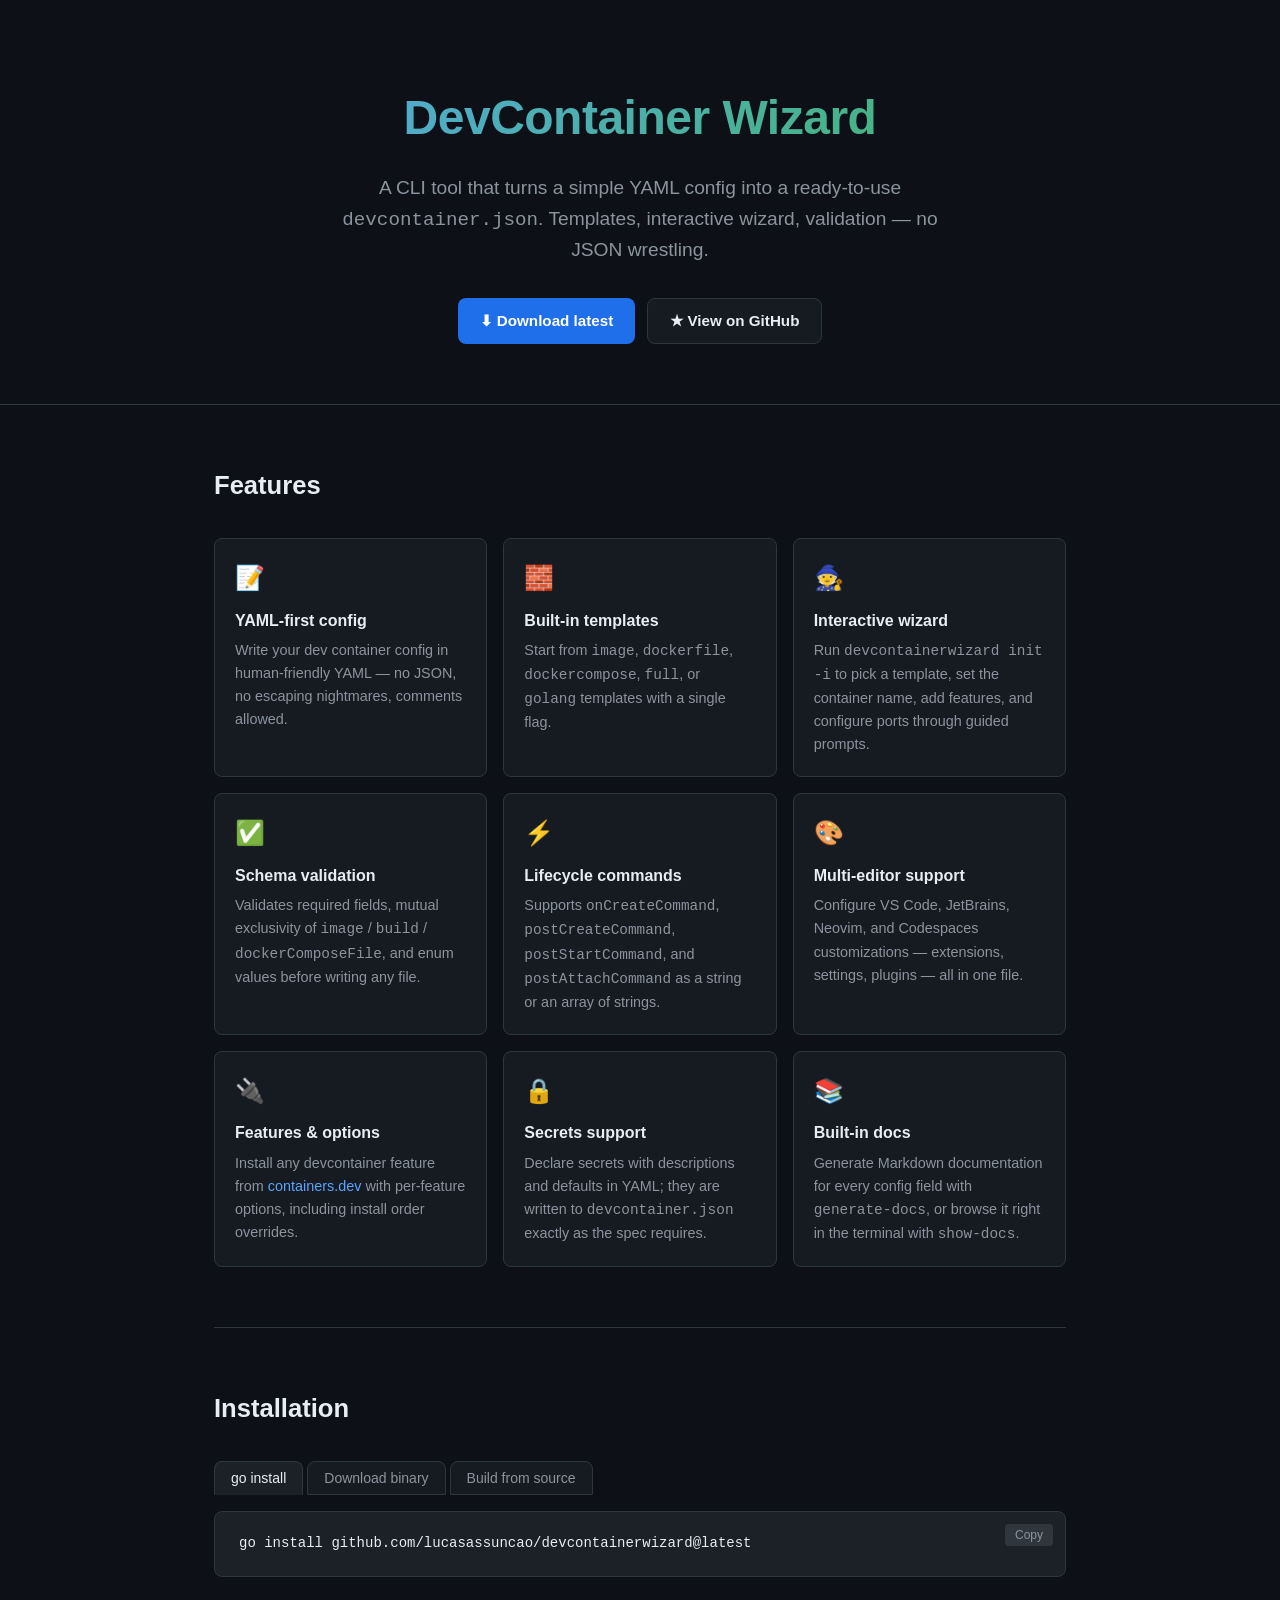
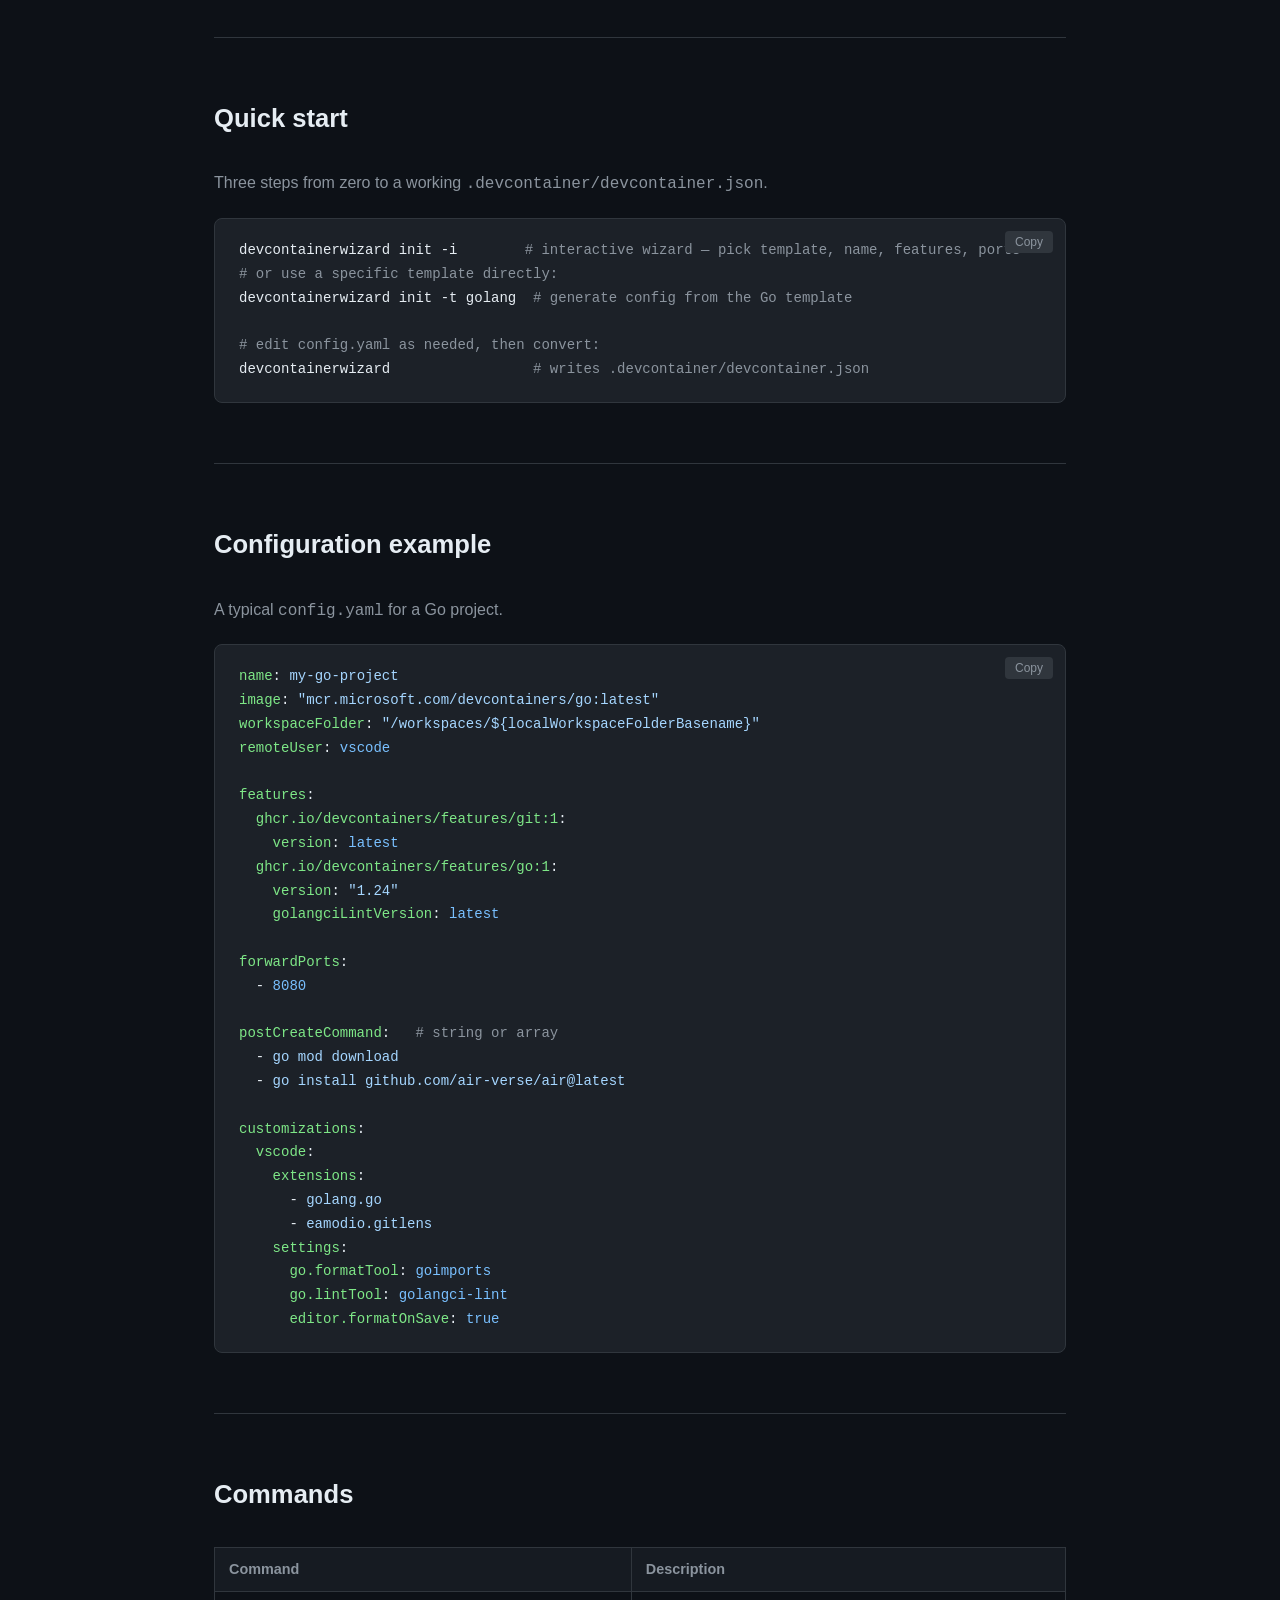
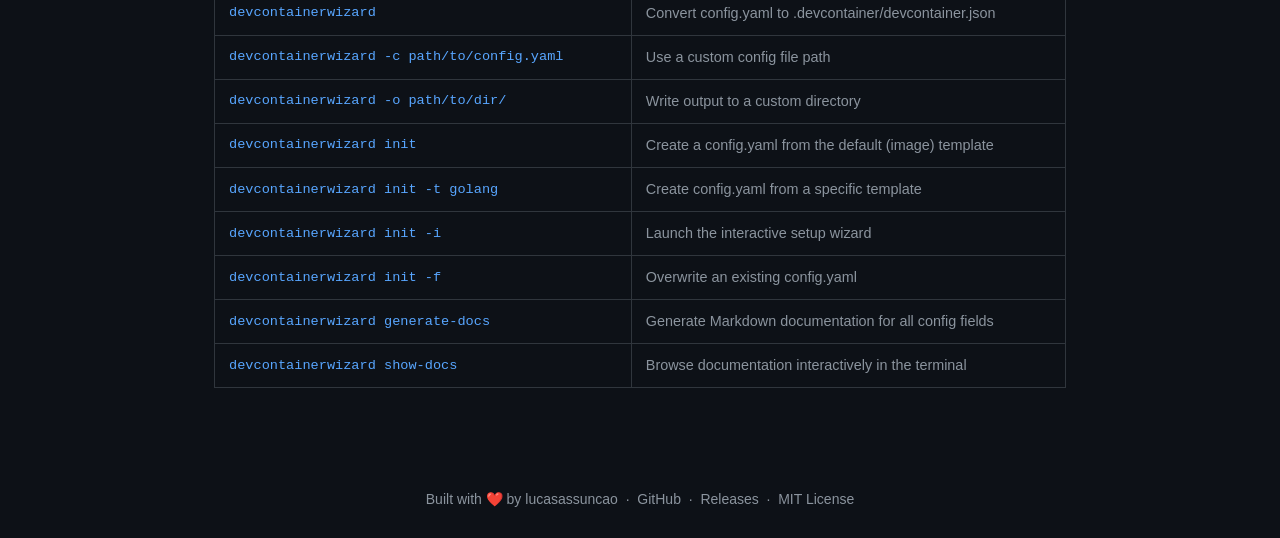
==== docs/pages/index.html @ f6b9752f "chore: align toolchain, add self-update, and fix security findings   Makefile: switch from .binaries" ====
<!DOCTYPE html>
<html lang="en">
<head>
  <meta charset="UTF-8" />
  <meta name="viewport" content="width=device-width, initial-scale=1.0" />
  <meta name="description" content="DevContainer Wizard — a CLI tool that generates devcontainer.json from a simple YAML config file." />
  <title>DevContainer Wizard</title>
  <link rel="stylesheet" href="style.css" />
</head>
<body>

<!-- ── Hero ── -->
<header class="hero">
  <h1 class="hero-title">DevContainer Wizard</h1>
  <p>A CLI tool that turns a simple YAML config into a ready-to-use <code>devcontainer.json</code>. Templates, interactive wizard, validation — no JSON wrestling.</p>

  <div class="cta">
    <a class="btn btn-primary" href="https://github.com/lucasassuncao/devcontainerwizard/releases">
      ⬇ Download latest
    </a>
    <a class="btn btn-secondary" href="https://github.com/lucasassuncao/devcontainerwizard">
      ★ View on GitHub
    </a>
  </div>
</header>

<main class="container">

  <!-- ── Features ── -->
  <section id="features">
    <h2>Features</h2>
    <div class="features">
      <div class="feature-card">
        <div class="icon">📝</div>
        <h3>YAML-first config</h3>
        <p>Write your dev container config in human-friendly YAML — no JSON, no escaping nightmares, comments allowed.</p>
      </div>
      <div class="feature-card">
        <div class="icon">🧱</div>
        <h3>Built-in templates</h3>
        <p>Start from <code>image</code>, <code>dockerfile</code>, <code>dockercompose</code>, <code>full</code>, or <code>golang</code> templates with a single flag.</p>
      </div>
      <div class="feature-card">
        <div class="icon">🧙</div>
        <h3>Interactive wizard</h3>
        <p>Run <code>devcontainerwizard init -i</code> to pick a template, set the container name, add features, and configure ports through guided prompts.</p>
      </div>
      <div class="feature-card">
        <div class="icon">✅</div>
        <h3>Schema validation</h3>
        <p>Validates required fields, mutual exclusivity of <code>image</code> / <code>build</code> / <code>dockerComposeFile</code>, and enum values before writing any file.</p>
      </div>
      <div class="feature-card">
        <div class="icon">⚡</div>
        <h3>Lifecycle commands</h3>
        <p>Supports <code>onCreateCommand</code>, <code>postCreateCommand</code>, <code>postStartCommand</code>, and <code>postAttachCommand</code> as a string or an array of strings.</p>
      </div>
      <div class="feature-card">
        <div class="icon">🎨</div>
        <h3>Multi-editor support</h3>
        <p>Configure VS Code, JetBrains, Neovim, and Codespaces customizations — extensions, settings, plugins — all in one file.</p>
      </div>
      <div class="feature-card">
        <div class="icon">🔌</div>
        <h3>Features & options</h3>
        <p>Install any devcontainer feature from <a href="https://containers.dev/features" target="_blank">containers.dev</a> with per-feature options, including install order overrides.</p>
      </div>
      <div class="feature-card">
        <div class="icon">🔒</div>
        <h3>Secrets support</h3>
        <p>Declare secrets with descriptions and defaults in YAML; they are written to <code>devcontainer.json</code> exactly as the spec requires.</p>
      </div>
      <div class="feature-card">
        <div class="icon">📚</div>
        <h3>Built-in docs</h3>
        <p>Generate Markdown documentation for every config field with <code>generate-docs</code>, or browse it right in the terminal with <code>show-docs</code>.</p>
      </div>
    </div>
  </section>

  <!-- ── Installation ── -->
  <section id="install">
    <h2>Installation</h2>

    <div class="tabs">
      <button class="tab active" onclick="switchTab(event, 'tab-go')">go install</button>
      <button class="tab" onclick="switchTab(event, 'tab-download')">Download binary</button>
      <button class="tab" onclick="switchTab(event, 'tab-build')">Build from source</button>
    </div>

    <div id="tab-go" class="tab-content active">
      <div class="code-block">
        <button class="copy-btn" onclick="copyCode(this)">Copy</button>
        <pre>go install github.com/lucasassuncao/devcontainerwizard@latest</pre>
      </div>
    </div>

    <div id="tab-download" class="tab-content">
      <div class="code-block">
        <button class="copy-btn" onclick="copyCode(this)">Copy</button>
        <pre><span class="cmt"># 1. Download the binary for your platform from the releases page</span>
<span class="cmt">#    https://github.com/lucasassuncao/devcontainerwizard/releases</span>

<span class="cmt"># 2. Add to your PATH, then run:</span>
devcontainerwizard init -i</pre>
      </div>
    </div>

    <div id="tab-build" class="tab-content">
      <div class="code-block">
        <button class="copy-btn" onclick="copyCode(this)">Copy</button>
        <pre>git clone https://github.com/lucasassuncao/devcontainerwizard.git
cd devcontainerwizard
go build -o devcontainerwizard .
./devcontainerwizard init -i</pre>
      </div>
    </div>
  </section>

  <!-- ── Quick start ── -->
  <section id="quickstart">
    <h2>Quick start</h2>
    <p style="color: var(--text-muted); margin-bottom: 20px;">Three steps from zero to a working <code>.devcontainer/devcontainer.json</code>.</p>

    <div class="code-block">
      <button class="copy-btn" onclick="copyCode(this)">Copy</button>
      <pre>devcontainerwizard init -i        <span class="cmt"># interactive wizard — pick template, name, features, ports</span>
<span class="cmt"># or use a specific template directly:</span>
devcontainerwizard init -t golang  <span class="cmt"># generate config from the Go template</span>

<span class="cmt"># edit config.yaml as needed, then convert:</span>
devcontainerwizard                 <span class="cmt"># writes .devcontainer/devcontainer.json</span></pre>
    </div>
  </section>

  <!-- ── Config example ── -->
  <section id="config">
    <h2>Configuration example</h2>
    <p style="color: var(--text-muted); margin-bottom: 20px;">A typical <code>config.yaml</code> for a Go project.</p>

    <div class="code-block">
      <button class="copy-btn" onclick="copyCode(this)">Copy</button>
      <pre><span class="key">name</span>: <span class="str">my-go-project</span>
<span class="key">image</span>: <span class="str">"mcr.microsoft.com/devcontainers/go:latest"</span>
<span class="key">workspaceFolder</span>: <span class="str">"/workspaces/${localWorkspaceFolderBasename}"</span>
<span class="key">remoteUser</span>: <span class="val">vscode</span>

<span class="key">features</span>:
  <span class="key">ghcr.io/devcontainers/features/git:1</span>:
    <span class="key">version</span>: <span class="val">latest</span>
  <span class="key">ghcr.io/devcontainers/features/go:1</span>:
    <span class="key">version</span>: <span class="str">"1.24"</span>
    <span class="key">golangciLintVersion</span>: <span class="val">latest</span>

<span class="key">forwardPorts</span>:
  - <span class="val">8080</span>

<span class="key">postCreateCommand</span>:   <span class="cmt"># string or array</span>
  - <span class="str">go mod download</span>
  - <span class="str">go install github.com/air-verse/air@latest</span>

<span class="key">customizations</span>:
  <span class="key">vscode</span>:
    <span class="key">extensions</span>:
      - <span class="str">golang.go</span>
      - <span class="str">eamodio.gitlens</span>
    <span class="key">settings</span>:
      <span class="key">go.formatTool</span>: <span class="val">goimports</span>
      <span class="key">go.lintTool</span>: <span class="val">golangci-lint</span>
      <span class="key">editor.formatOnSave</span>: <span class="val">true</span></pre>
    </div>
  </section>

  <!-- ── Commands ── -->
  <section id="commands">
    <h2>Commands</h2>
    <table class="cmd-table">
      <thead>
        <tr>
          <th>Command</th>
          <th>Description</th>
        </tr>
      </thead>
      <tbody>
        <tr><td>devcontainerwizard</td><td>Convert config.yaml to .devcontainer/devcontainer.json</td></tr>
        <tr><td>devcontainerwizard -c path/to/config.yaml</td><td>Use a custom config file path</td></tr>
        <tr><td>devcontainerwizard -o path/to/dir/</td><td>Write output to a custom directory</td></tr>
        <tr><td>devcontainerwizard init</td><td>Create a config.yaml from the default (image) template</td></tr>
        <tr><td>devcontainerwizard init -t golang</td><td>Create config.yaml from a specific template</td></tr>
        <tr><td>devcontainerwizard init -i</td><td>Launch the interactive setup wizard</td></tr>
        <tr><td>devcontainerwizard init -f</td><td>Overwrite an existing config.yaml</td></tr>
        <tr><td>devcontainerwizard generate-docs</td><td>Generate Markdown documentation for all config fields</td></tr>
        <tr><td>devcontainerwizard show-docs</td><td>Browse documentation interactively in the terminal</td></tr>
      </tbody>
    </table>
  </section>

</main>

<!-- ── Footer ── -->
<footer>
  <p>
    Built with ❤️ by <a href="https://github.com/lucasassuncao" target="_blank">lucasassuncao</a>
    &nbsp;·&nbsp;
    <a href="https://github.com/lucasassuncao/devcontainerwizard" target="_blank">GitHub</a>
    &nbsp;·&nbsp;
    <a href="https://github.com/lucasassuncao/devcontainerwizard/releases" target="_blank">Releases</a>
    &nbsp;·&nbsp;
    <a href="https://github.com/lucasassuncao/devcontainerwizard/blob/main/LICENSE" target="_blank">MIT License</a>
  </p>
</footer>

<script>
  function switchTab(event, id) {
    document.querySelectorAll('.tab').forEach(t => t.classList.remove('active'));
    document.querySelectorAll('.tab-content').forEach(t => t.classList.remove('active'));
    event.target.classList.add('active');
    document.getElementById(id).classList.add('active');
  }

  function copyCode(btn) {
    const pre = btn.closest('.code-block').querySelector('pre');
    navigator.clipboard.writeText(pre.innerText).then(() => {
      btn.textContent = 'Copied!';
      setTimeout(() => btn.textContent = 'Copy', 2000);
    });
  }
</script>

</body>
</html>
---- docs/pages/style.css ----
:root {
  --bg: #0d1117;
  --surface: #161b22;
  --border: #30363d;
  --accent: #58a6ff;
  --accent-dim: #1f6feb;
  --text: #e6edf3;
  --text-muted: #8b949e;
  --green: #3fb950;
  --yellow: #d29922;
  --red: #f85149;
  --code-bg: #1c2128;
  --radius: 8px;
}

* {
  box-sizing: border-box;
  margin: 0;
  padding: 0;
}

body {
  background: var(--bg);
  color: var(--text);
  font-family: -apple-system, BlinkMacSystemFont, "Segoe UI", Helvetica, Arial, sans-serif;
  font-size: 16px;
  line-height: 1.6;
}

a {
  color: var(--accent);
  text-decoration: none;
}

a:hover {
  text-decoration: underline;
}

/* ── Layout ── */
.container {
  max-width: 900px;
  margin: 0 auto;
  padding: 0 24px;
}

/* ── Hero ── */
.hero {
  text-align: center;
  padding: 80px 24px 60px;
  border-bottom: 1px solid var(--border);
}

.hero-title {
  font-size: 3rem;
  font-weight: 700;
  letter-spacing: -0.5px;
  margin-bottom: 16px;
  background: linear-gradient(135deg, var(--accent) 0%, var(--green) 100%);
  -webkit-background-clip: text;
  -webkit-text-fill-color: transparent;
  background-clip: text;
}

.hero p {
  font-size: 1.2rem;
  color: var(--text-muted);
  max-width: 600px;
  margin: 0 auto 32px;
}

.cta {
  display: flex;
  gap: 12px;
  justify-content: center;
  flex-wrap: wrap;
}

.btn {
  display: inline-flex;
  align-items: center;
  gap: 8px;
  padding: 10px 22px;
  border-radius: var(--radius);
  font-size: 0.95rem;
  font-weight: 600;
  transition: opacity 0.15s;
}

.btn:hover {
  opacity: 0.85;
  text-decoration: none;
}

.btn-primary {
  background: var(--accent-dim);
  color: #fff;
}

.btn-secondary {
  background: var(--surface);
  color: var(--text);
  border: 1px solid var(--border);
}

/* ── Sections ── */
section {
  padding: 60px 0;
  border-bottom: 1px solid var(--border);
}

section:last-of-type {
  border-bottom: none;
}

h2 {
  font-size: 1.6rem;
  font-weight: 700;
  margin-bottom: 32px;
}

/* ── Features grid ── */
.features {
  display: grid;
  grid-template-columns: repeat(auto-fit, minmax(260px, 1fr));
  gap: 16px;
}

.feature-card {
  background: var(--surface);
  border: 1px solid var(--border);
  border-radius: var(--radius);
  padding: 20px;
}

.feature-card .icon {
  font-size: 1.5rem;
  margin-bottom: 10px;
}

.feature-card h3 {
  font-size: 1rem;
  font-weight: 600;
  margin-bottom: 6px;
}

.feature-card p {
  font-size: 0.9rem;
  color: var(--text-muted);
}

/* ── Code blocks ── */
.code-block {
  background: var(--code-bg);
  border: 1px solid var(--border);
  border-radius: var(--radius);
  padding: 20px 24px;
  overflow-x: auto;
  position: relative;
}

.code-block pre {
  font-family: "SFMono-Regular", Consolas, "Liberation Mono", Menlo, monospace;
  font-size: 0.875rem;
  line-height: 1.7;
  color: var(--text);
}

.copy-btn {
  position: absolute;
  top: 12px;
  right: 12px;
  background: var(--border);
  border: none;
  border-radius: 4px;
  color: var(--text-muted);
  cursor: pointer;
  font-size: 0.75rem;
  padding: 4px 10px;
  transition: background 0.15s, color 0.15s;
}

.copy-btn:hover {
  background: var(--accent-dim);
  color: #fff;
}

/* syntax highlight helpers */
.kw  { color: #ff7b72; }
.str { color: #a5d6ff; }
.cmt { color: #8b949e; }
.key { color: #7ee787; }
.val { color: #79c0ff; }

/* ── Install tabs ── */
.tabs {
  display: flex;
  gap: 4px;
  margin-bottom: 16px;
}

.tab {
  background: var(--surface);
  border: 1px solid var(--border);
  border-radius: var(--radius) var(--radius) 0 0;
  color: var(--text-muted);
  cursor: pointer;
  font-size: 0.875rem;
  padding: 8px 16px;
  transition: background 0.15s, color 0.15s;
}

.tab.active {
  background: var(--code-bg);
  border-bottom-color: var(--code-bg);
  color: var(--text);
}

.tab-content {
  display: none;
}

.tab-content.active {
  display: block;
}

/* ── Commands table ── */
.cmd-table {
  width: 100%;
  border-collapse: collapse;
  font-size: 0.9rem;
}

.cmd-table th,
.cmd-table td {
  border: 1px solid var(--border);
  padding: 10px 14px;
  text-align: left;
}

.cmd-table th {
  background: var(--surface);
  color: var(--text-muted);
  font-weight: 600;
}

.cmd-table td:first-child {
  font-family: "SFMono-Regular", Consolas, monospace;
  font-size: 0.85rem;
  color: var(--accent);
  white-space: nowrap;
}

.cmd-table td:last-child {
  color: var(--text-muted);
}

/* ── Footer ── */
footer {
  text-align: center;
  padding: 40px 24px;
  color: var(--text-muted);
  font-size: 0.875rem;
}

footer a {
  color: var(--text-muted);
}

footer a:hover {
  color: var(--accent);
}

/* ── Responsive ── */
@media (max-width: 600px) {
  .hero-title { font-size: 2rem; }
  .hero p     { font-size: 1rem; }
}
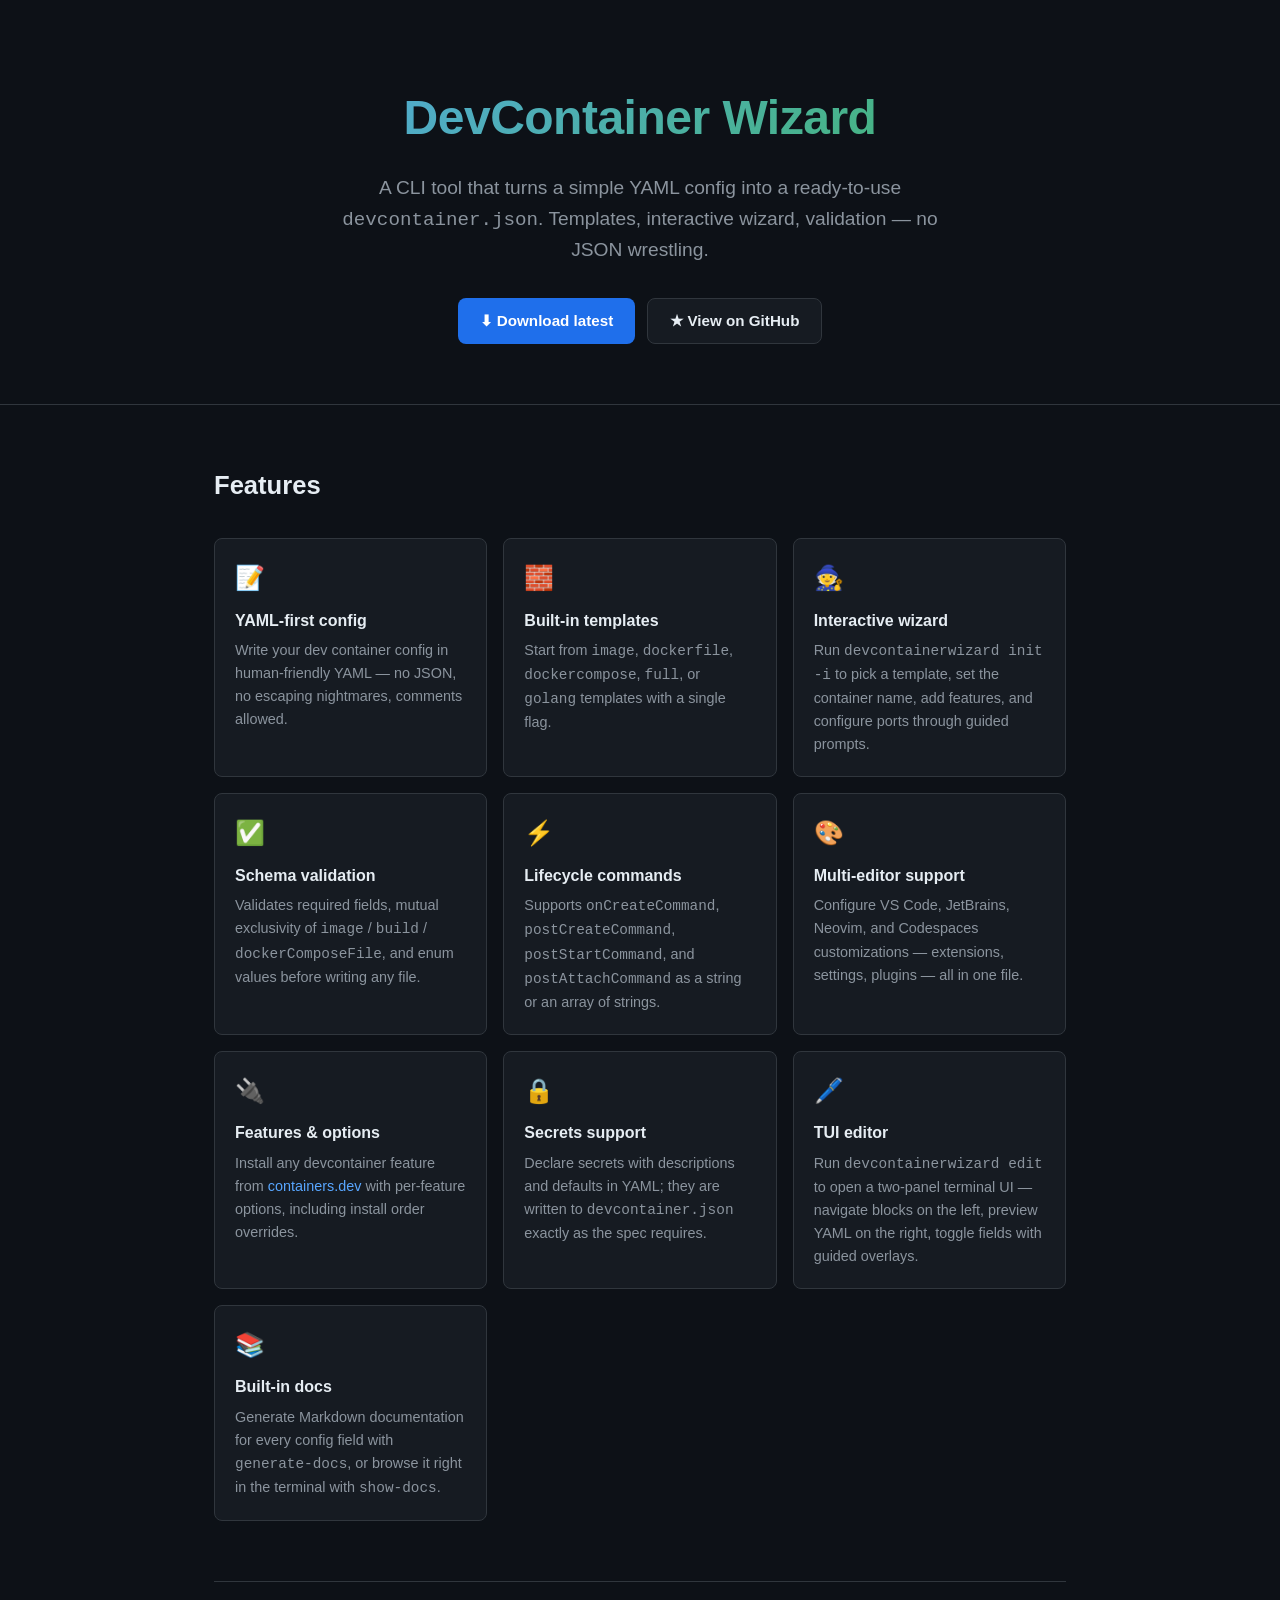
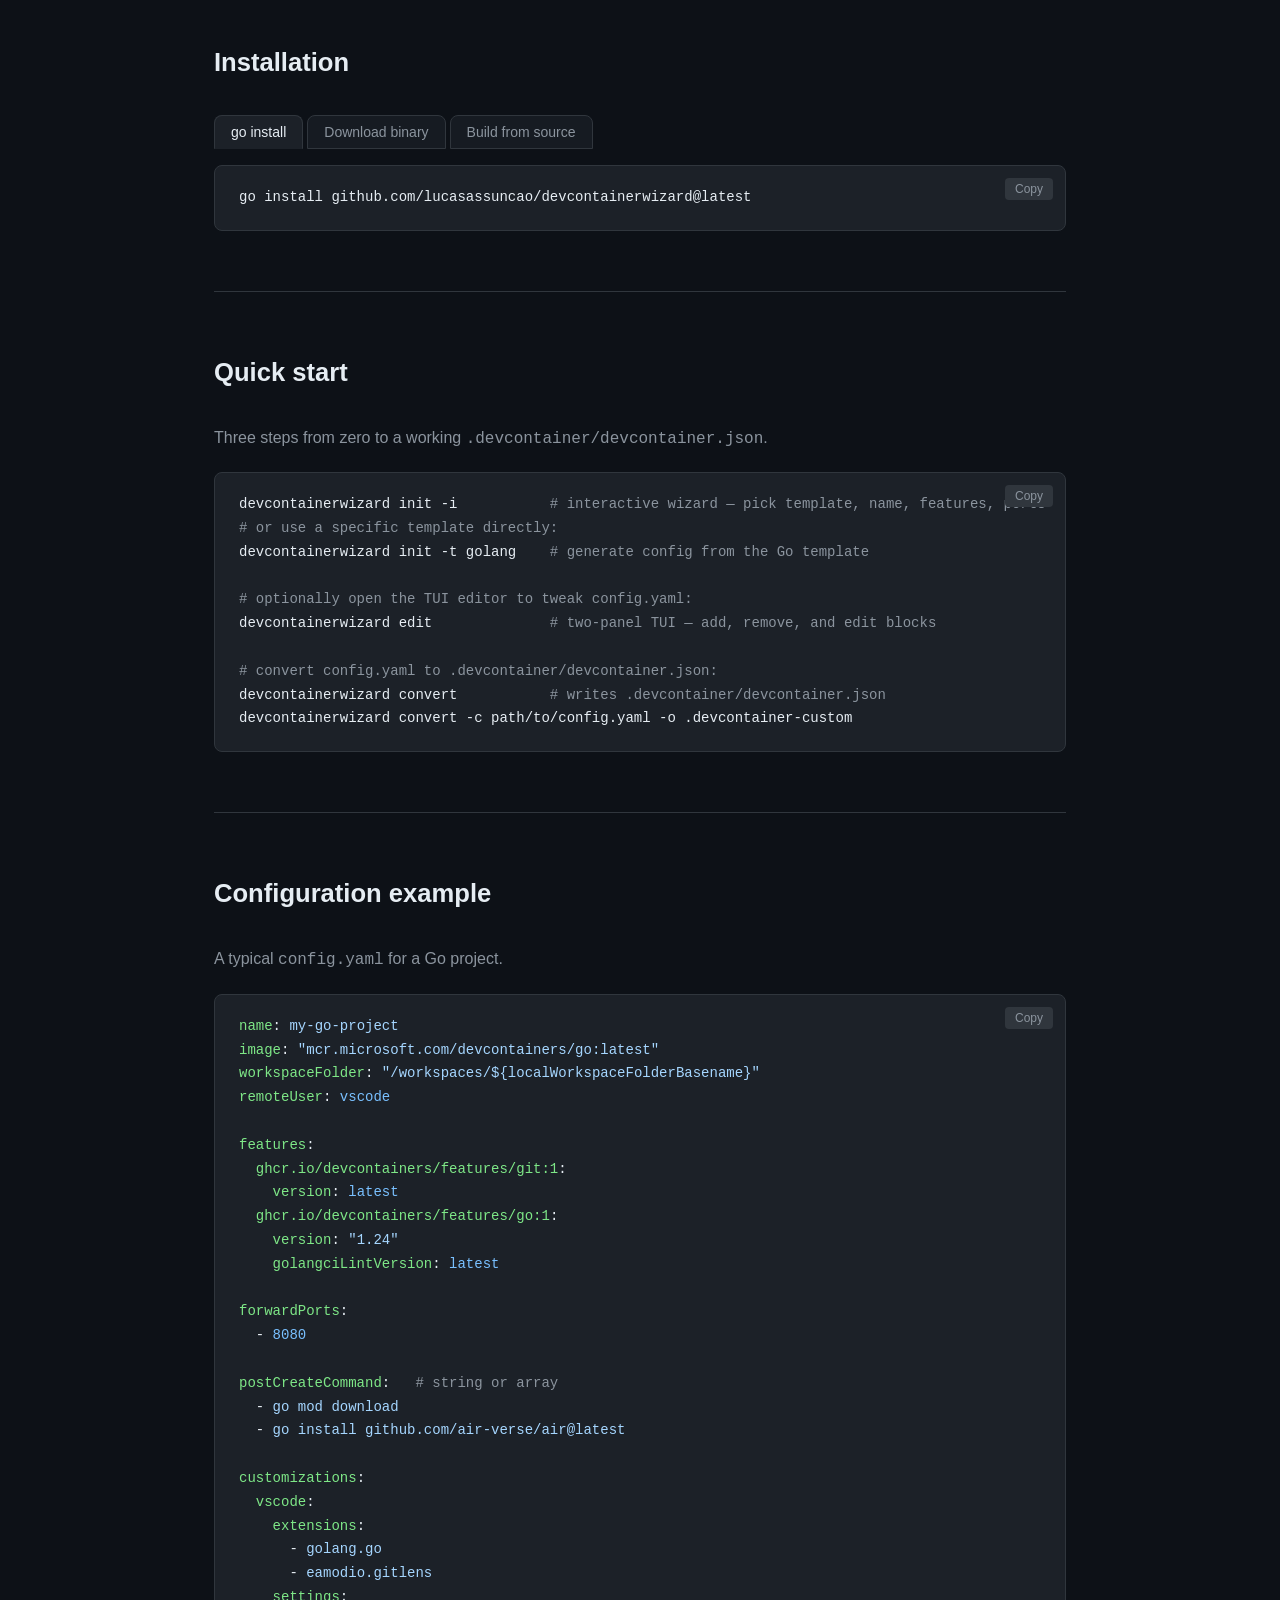
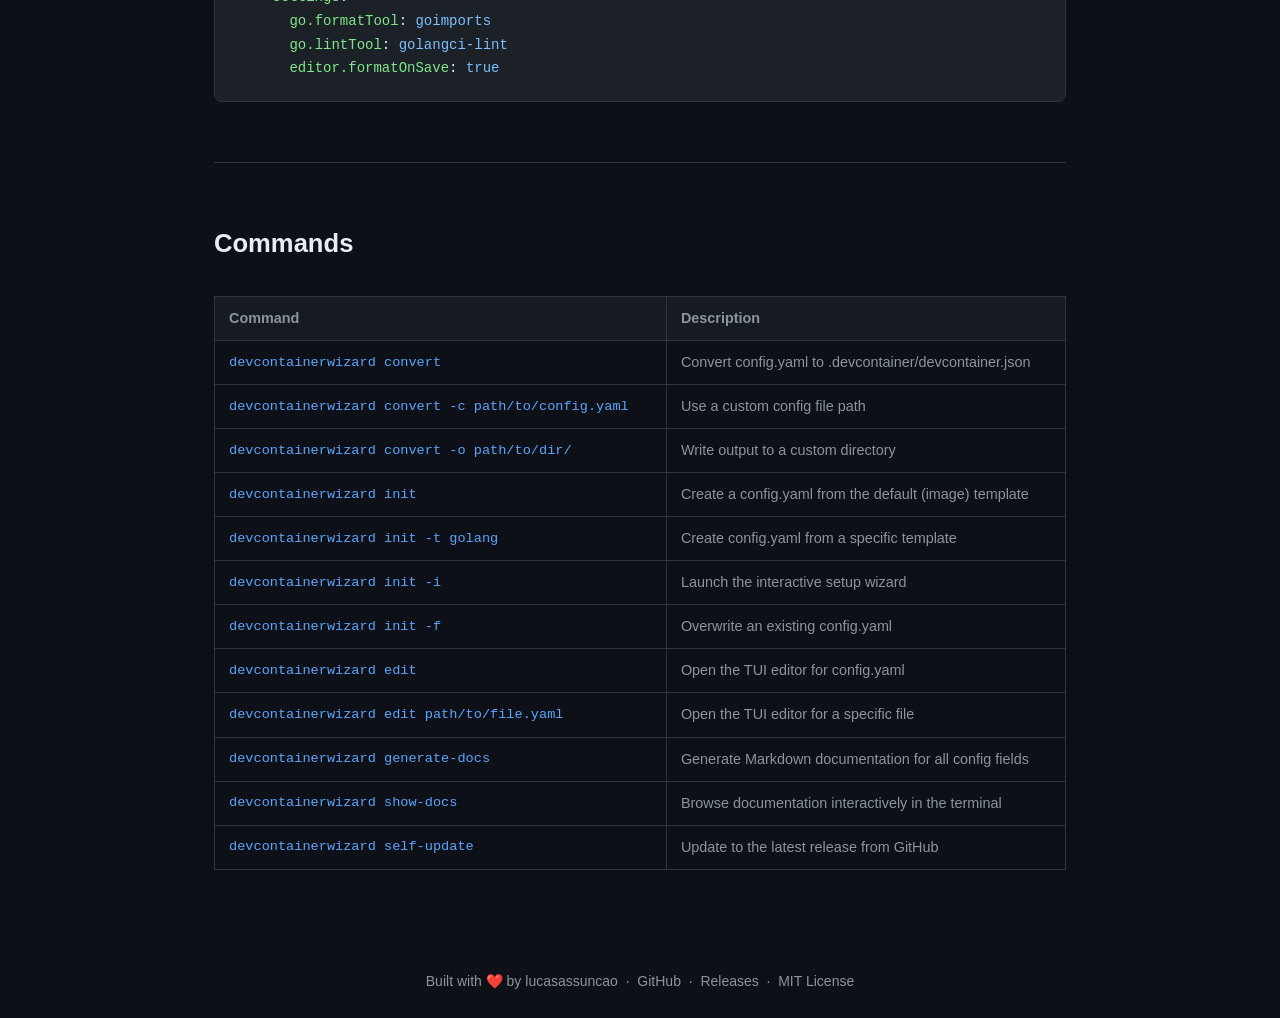
==== commit 2d75520b: "chore: update documentation and github pages" ====
--- a/docs/pages/index.html
+++ b/docs/pages/index.html
@@ -71,6 +71,11 @@
         <p>Declare secrets with descriptions and defaults in YAML; they are written to <code>devcontainer.json</code> exactly as the spec requires.</p>
       </div>
       <div class="feature-card">
+        <div class="icon">🖊️</div>
+        <h3>TUI editor</h3>
+        <p>Run <code>devcontainerwizard edit</code> to open a two-panel terminal UI — navigate blocks on the left, preview YAML on the right, toggle fields with guided overlays.</p>
+      </div>
+      <div class="feature-card">
         <div class="icon">📚</div>
         <h3>Built-in docs</h3>
         <p>Generate Markdown documentation for every config field with <code>generate-docs</code>, or browse it right in the terminal with <code>show-docs</code>.</p>
@@ -124,12 +129,16 @@
 
     <div class="code-block">
       <button class="copy-btn" onclick="copyCode(this)">Copy</button>
-      <pre>devcontainerwizard init -i        <span class="cmt"># interactive wizard — pick template, name, features, ports</span>
+      <pre>devcontainerwizard init -i           <span class="cmt"># interactive wizard — pick template, name, features, ports</span>
 <span class="cmt"># or use a specific template directly:</span>
-devcontainerwizard init -t golang  <span class="cmt"># generate config from the Go template</span>
-
-<span class="cmt"># edit config.yaml as needed, then convert:</span>
-devcontainerwizard                 <span class="cmt"># writes .devcontainer/devcontainer.json</span></pre>
+devcontainerwizard init -t golang    <span class="cmt"># generate config from the Go template</span>
+
+<span class="cmt"># optionally open the TUI editor to tweak config.yaml:</span>
+devcontainerwizard edit              <span class="cmt"># two-panel TUI — add, remove, and edit blocks</span>
+
+<span class="cmt"># convert config.yaml to .devcontainer/devcontainer.json:</span>
+devcontainerwizard convert           <span class="cmt"># writes .devcontainer/devcontainer.json</span>
+devcontainerwizard convert -c path/to/config.yaml -o .devcontainer-custom</pre>
     </div>
   </section>
 
@@ -182,15 +191,18 @@
         </tr>
       </thead>
       <tbody>
-        <tr><td>devcontainerwizard</td><td>Convert config.yaml to .devcontainer/devcontainer.json</td></tr>
-        <tr><td>devcontainerwizard -c path/to/config.yaml</td><td>Use a custom config file path</td></tr>
-        <tr><td>devcontainerwizard -o path/to/dir/</td><td>Write output to a custom directory</td></tr>
+        <tr><td>devcontainerwizard convert</td><td>Convert config.yaml to .devcontainer/devcontainer.json</td></tr>
+        <tr><td>devcontainerwizard convert -c path/to/config.yaml</td><td>Use a custom config file path</td></tr>
+        <tr><td>devcontainerwizard convert -o path/to/dir/</td><td>Write output to a custom directory</td></tr>
         <tr><td>devcontainerwizard init</td><td>Create a config.yaml from the default (image) template</td></tr>
         <tr><td>devcontainerwizard init -t golang</td><td>Create config.yaml from a specific template</td></tr>
         <tr><td>devcontainerwizard init -i</td><td>Launch the interactive setup wizard</td></tr>
         <tr><td>devcontainerwizard init -f</td><td>Overwrite an existing config.yaml</td></tr>
+        <tr><td>devcontainerwizard edit</td><td>Open the TUI editor for config.yaml</td></tr>
+        <tr><td>devcontainerwizard edit path/to/file.yaml</td><td>Open the TUI editor for a specific file</td></tr>
         <tr><td>devcontainerwizard generate-docs</td><td>Generate Markdown documentation for all config fields</td></tr>
         <tr><td>devcontainerwizard show-docs</td><td>Browse documentation interactively in the terminal</td></tr>
+        <tr><td>devcontainerwizard self-update</td><td>Update to the latest release from GitHub</td></tr>
       </tbody>
     </table>
   </section>
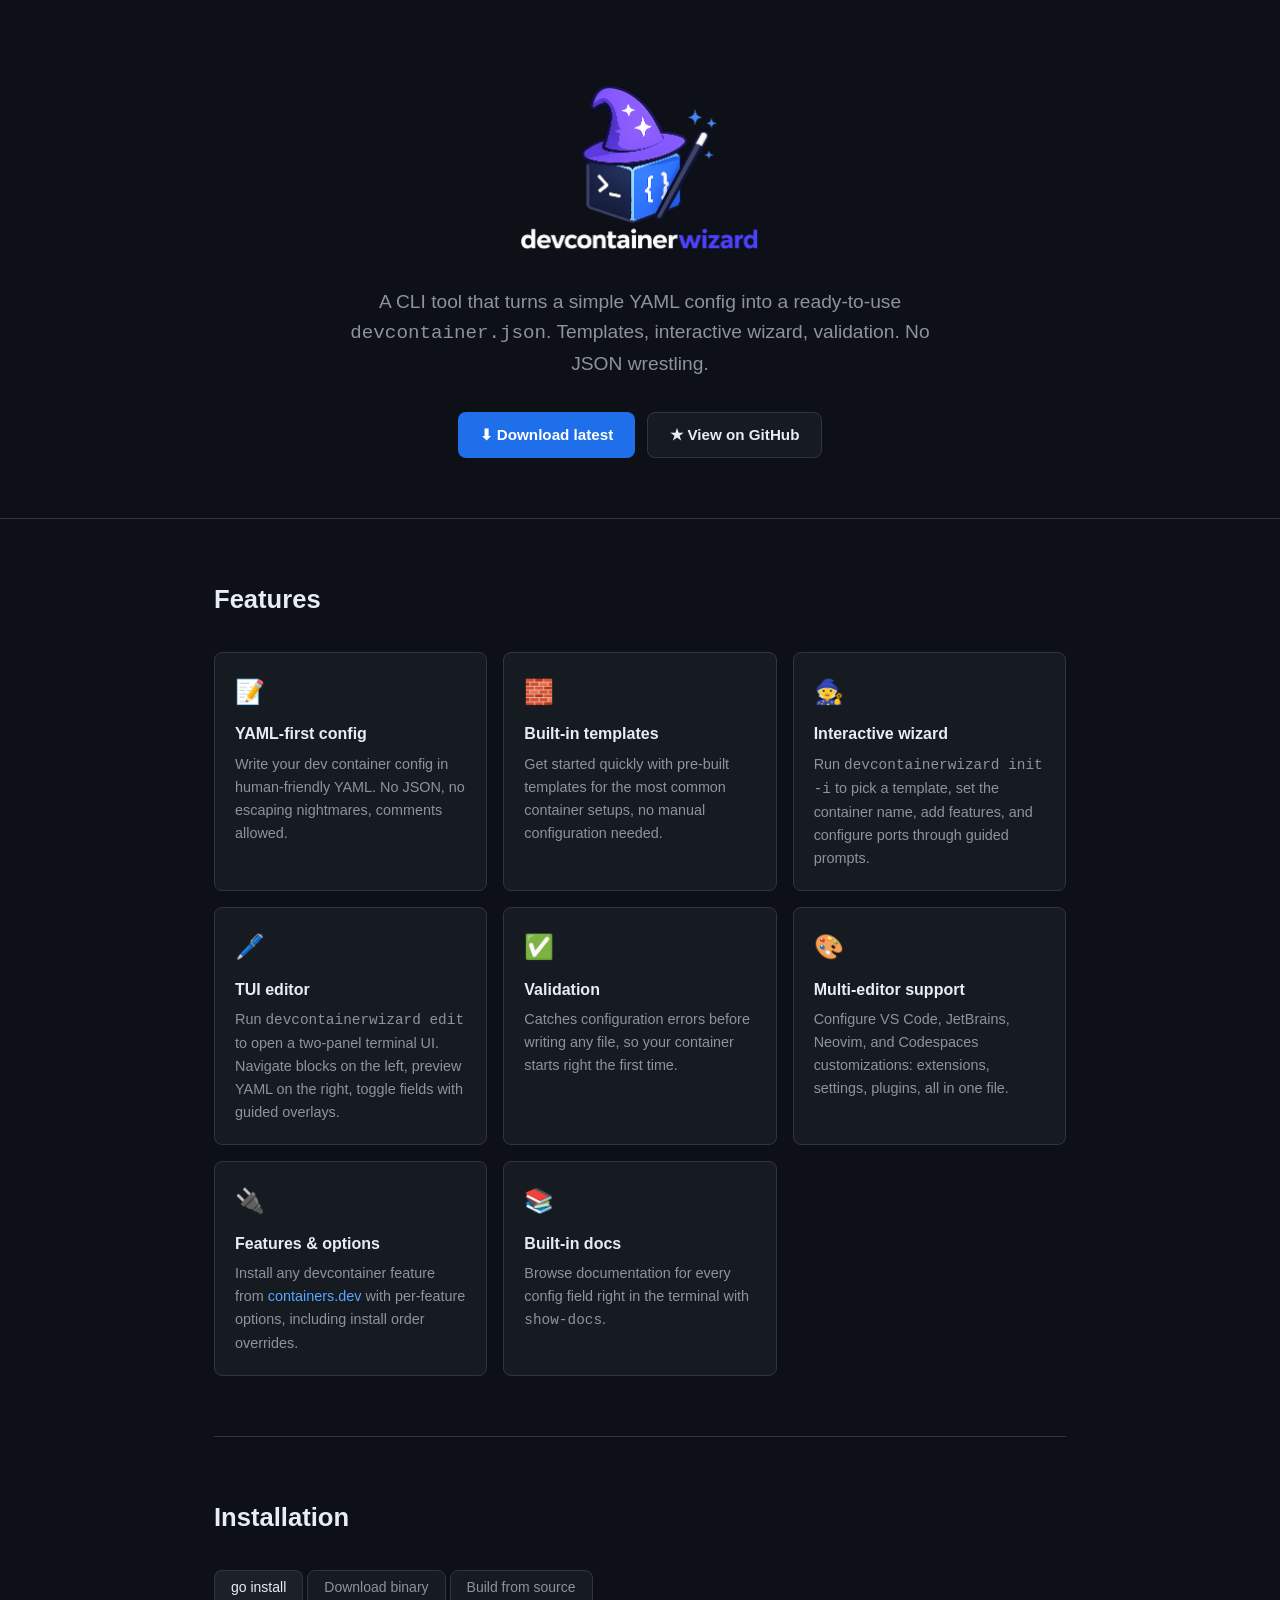
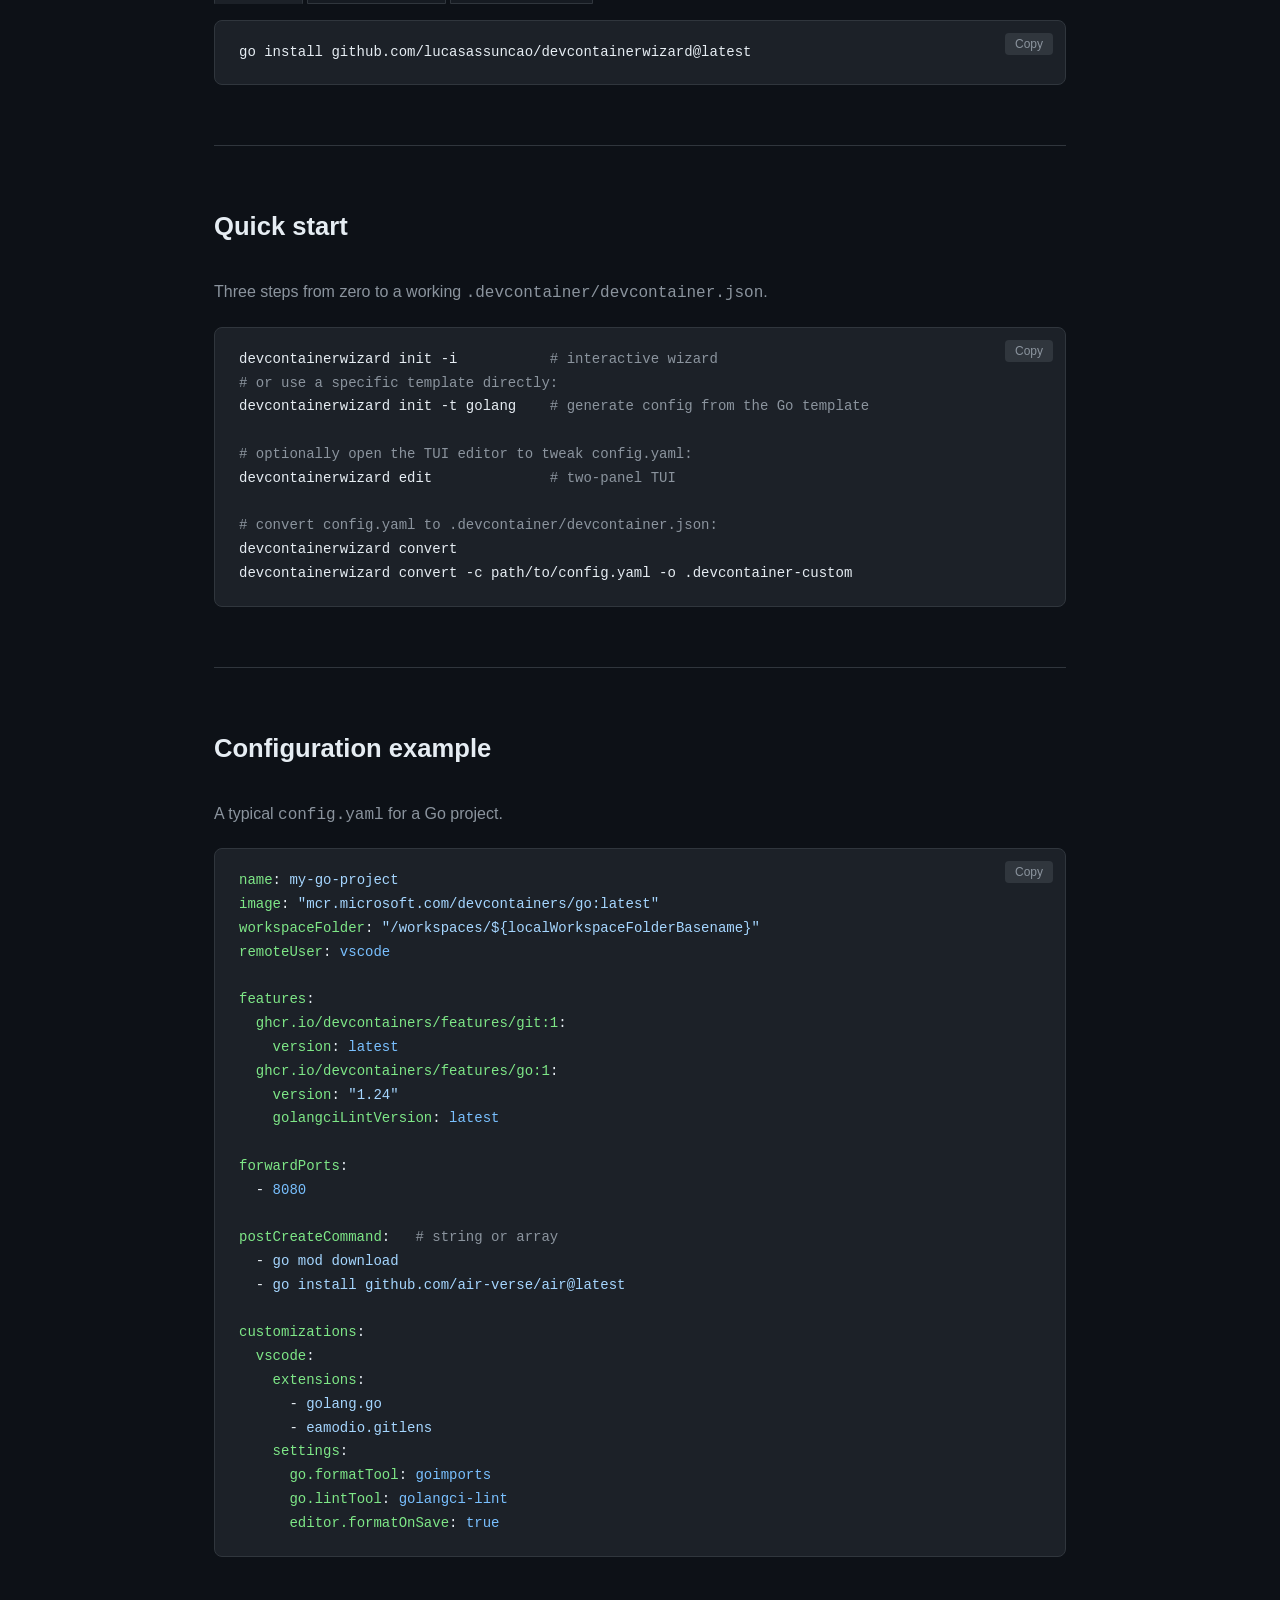
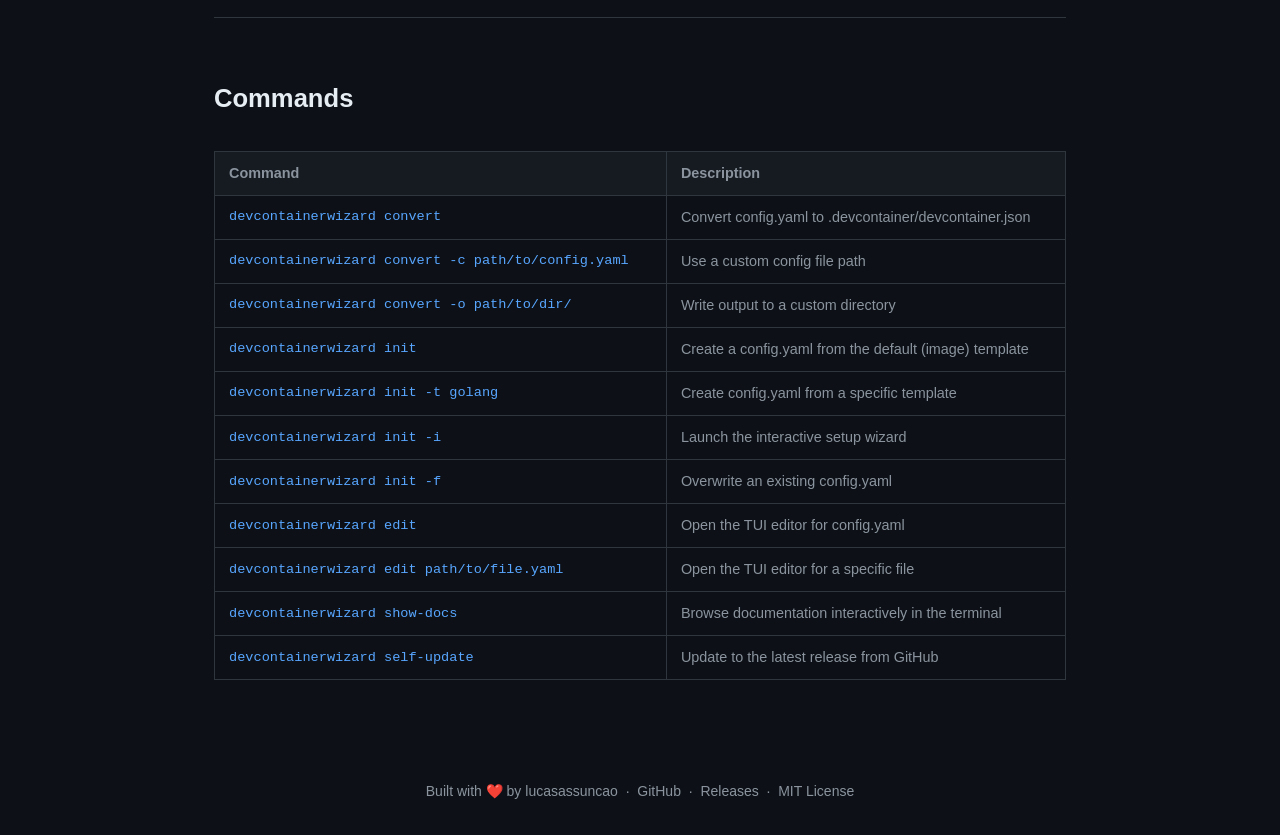
==== commit 7a5adef3: "docs: rewrite README and update GitHub Pages" ====
--- a/docs/pages/index.html
+++ b/docs/pages/index.html
@@ -3,16 +3,16 @@
 <head>
   <meta charset="UTF-8" />
   <meta name="viewport" content="width=device-width, initial-scale=1.0" />
-  <meta name="description" content="DevContainer Wizard — a CLI tool that generates devcontainer.json from a simple YAML config file." />
+  <meta name="description" content="DevContainer Wizard, a CLI tool that generates devcontainer.json from a simple YAML config file." />
   <title>DevContainer Wizard</title>
   <link rel="stylesheet" href="style.css" />
 </head>
 <body>
 
-<!-- ── Hero ── -->
+<!-- Hero -->
 <header class="hero">
-  <h1 class="hero-title">DevContainer Wizard</h1>
-  <p>A CLI tool that turns a simple YAML config into a ready-to-use <code>devcontainer.json</code>. Templates, interactive wizard, validation — no JSON wrestling.</p>
+  <img src="devcontainerwizard.png" alt="devcontainerwizard logo" width="300" height="300" />
+  <p>A CLI tool that turns a simple YAML config into a ready-to-use <code>devcontainer.json</code>. Templates, interactive wizard, validation. No JSON wrestling.</p>
 
   <div class="cta">
     <a class="btn btn-primary" href="https://github.com/lucasassuncao/devcontainerwizard/releases">
@@ -26,19 +26,19 @@
 
 <main class="container">
 
-  <!-- ── Features ── -->
+  <!-- Features -->
   <section id="features">
     <h2>Features</h2>
     <div class="features">
       <div class="feature-card">
         <div class="icon">📝</div>
         <h3>YAML-first config</h3>
-        <p>Write your dev container config in human-friendly YAML — no JSON, no escaping nightmares, comments allowed.</p>
+        <p>Write your dev container config in human-friendly YAML. No JSON, no escaping nightmares, comments allowed.</p>
       </div>
       <div class="feature-card">
         <div class="icon">🧱</div>
         <h3>Built-in templates</h3>
-        <p>Start from <code>image</code>, <code>dockerfile</code>, <code>dockercompose</code>, <code>full</code>, or <code>golang</code> templates with a single flag.</p>
+        <p>Get started quickly with pre-built templates for the most common container setups, no manual configuration needed.</p>
       </div>
       <div class="feature-card">
         <div class="icon">🧙</div>
@@ -46,44 +46,34 @@
         <p>Run <code>devcontainerwizard init -i</code> to pick a template, set the container name, add features, and configure ports through guided prompts.</p>
       </div>
       <div class="feature-card">
+        <div class="icon">🖊️</div>
+        <h3>TUI editor</h3>
+        <p>Run <code>devcontainerwizard edit</code> to open a two-panel terminal UI. Navigate blocks on the left, preview YAML on the right, toggle fields with guided overlays.</p>
+      </div>
+      <div class="feature-card">
         <div class="icon">✅</div>
-        <h3>Schema validation</h3>
-        <p>Validates required fields, mutual exclusivity of <code>image</code> / <code>build</code> / <code>dockerComposeFile</code>, and enum values before writing any file.</p>
-      </div>
-      <div class="feature-card">
-        <div class="icon">⚡</div>
-        <h3>Lifecycle commands</h3>
-        <p>Supports <code>onCreateCommand</code>, <code>postCreateCommand</code>, <code>postStartCommand</code>, and <code>postAttachCommand</code> as a string or an array of strings.</p>
+        <h3>Validation</h3>
+        <p>Catches configuration errors before writing any file, so your container starts right the first time.</p>
       </div>
       <div class="feature-card">
         <div class="icon">🎨</div>
         <h3>Multi-editor support</h3>
-        <p>Configure VS Code, JetBrains, Neovim, and Codespaces customizations — extensions, settings, plugins — all in one file.</p>
+        <p>Configure VS Code, JetBrains, Neovim, and Codespaces customizations: extensions, settings, plugins, all in one file.</p>
       </div>
       <div class="feature-card">
         <div class="icon">🔌</div>
-        <h3>Features & options</h3>
+        <h3>Features &amp; options</h3>
         <p>Install any devcontainer feature from <a href="https://containers.dev/features" target="_blank">containers.dev</a> with per-feature options, including install order overrides.</p>
-      </div>
-      <div class="feature-card">
-        <div class="icon">🔒</div>
-        <h3>Secrets support</h3>
-        <p>Declare secrets with descriptions and defaults in YAML; they are written to <code>devcontainer.json</code> exactly as the spec requires.</p>
-      </div>
-      <div class="feature-card">
-        <div class="icon">🖊️</div>
-        <h3>TUI editor</h3>
-        <p>Run <code>devcontainerwizard edit</code> to open a two-panel terminal UI — navigate blocks on the left, preview YAML on the right, toggle fields with guided overlays.</p>
       </div>
       <div class="feature-card">
         <div class="icon">📚</div>
         <h3>Built-in docs</h3>
-        <p>Generate Markdown documentation for every config field with <code>generate-docs</code>, or browse it right in the terminal with <code>show-docs</code>.</p>
-      </div>
-    </div>
-  </section>
-
-  <!-- ── Installation ── -->
+        <p>Browse documentation for every config field right in the terminal with <code>show-docs</code>.</p>
+      </div>
+    </div>
+  </section>
+
+  <!-- Installation -->
   <section id="install">
     <h2>Installation</h2>
 
@@ -122,27 +112,27 @@
     </div>
   </section>
 
-  <!-- ── Quick start ── -->
+  <!-- Quick start -->
   <section id="quickstart">
     <h2>Quick start</h2>
     <p style="color: var(--text-muted); margin-bottom: 20px;">Three steps from zero to a working <code>.devcontainer/devcontainer.json</code>.</p>
 
     <div class="code-block">
       <button class="copy-btn" onclick="copyCode(this)">Copy</button>
-      <pre>devcontainerwizard init -i           <span class="cmt"># interactive wizard — pick template, name, features, ports</span>
+      <pre>devcontainerwizard init -i           <span class="cmt"># interactive wizard</span>
 <span class="cmt"># or use a specific template directly:</span>
 devcontainerwizard init -t golang    <span class="cmt"># generate config from the Go template</span>
 
 <span class="cmt"># optionally open the TUI editor to tweak config.yaml:</span>
-devcontainerwizard edit              <span class="cmt"># two-panel TUI — add, remove, and edit blocks</span>
+devcontainerwizard edit              <span class="cmt"># two-panel TUI</span>
 
 <span class="cmt"># convert config.yaml to .devcontainer/devcontainer.json:</span>
-devcontainerwizard convert           <span class="cmt"># writes .devcontainer/devcontainer.json</span>
+devcontainerwizard convert
 devcontainerwizard convert -c path/to/config.yaml -o .devcontainer-custom</pre>
     </div>
   </section>
 
-  <!-- ── Config example ── -->
+  <!-- Config example -->
   <section id="config">
     <h2>Configuration example</h2>
     <p style="color: var(--text-muted); margin-bottom: 20px;">A typical <code>config.yaml</code> for a Go project.</p>
@@ -180,7 +170,7 @@
     </div>
   </section>
 
-  <!-- ── Commands ── -->
+  <!-- Commands -->
   <section id="commands">
     <h2>Commands</h2>
     <table class="cmd-table">
@@ -200,7 +190,6 @@
         <tr><td>devcontainerwizard init -f</td><td>Overwrite an existing config.yaml</td></tr>
         <tr><td>devcontainerwizard edit</td><td>Open the TUI editor for config.yaml</td></tr>
         <tr><td>devcontainerwizard edit path/to/file.yaml</td><td>Open the TUI editor for a specific file</td></tr>
-        <tr><td>devcontainerwizard generate-docs</td><td>Generate Markdown documentation for all config fields</td></tr>
         <tr><td>devcontainerwizard show-docs</td><td>Browse documentation interactively in the terminal</td></tr>
         <tr><td>devcontainerwizard self-update</td><td>Update to the latest release from GitHub</td></tr>
       </tbody>
@@ -209,7 +198,7 @@
 
 </main>
 
-<!-- ── Footer ── -->
+<!-- Footer -->
 <footer>
   <p>
     Built with ❤️ by <a href="https://github.com/lucasassuncao" target="_blank">lucasassuncao</a>
--- a/docs/pages/style.css
+++ b/docs/pages/style.css
@@ -50,15 +50,10 @@
   border-bottom: 1px solid var(--border);
 }
 
-.hero-title {
-  font-size: 3rem;
-  font-weight: 700;
-  letter-spacing: -0.5px;
-  margin-bottom: 16px;
-  background: linear-gradient(135deg, var(--accent) 0%, var(--green) 100%);
-  -webkit-background-clip: text;
-  -webkit-text-fill-color: transparent;
-  background-clip: text;
+.hero img {
+  width: 20%;
+  height: 20%;
+  margin-bottom: 24px;
 }
 
 .hero p {
@@ -272,6 +267,6 @@
 
 /* ── Responsive ── */
 @media (max-width: 600px) {
-  .hero-title { font-size: 2rem; }
-  .hero p     { font-size: 1rem; }
-}
+  .hero img { width: 200px; height: 200px; }
+  .hero p   { font-size: 1rem; }
+}
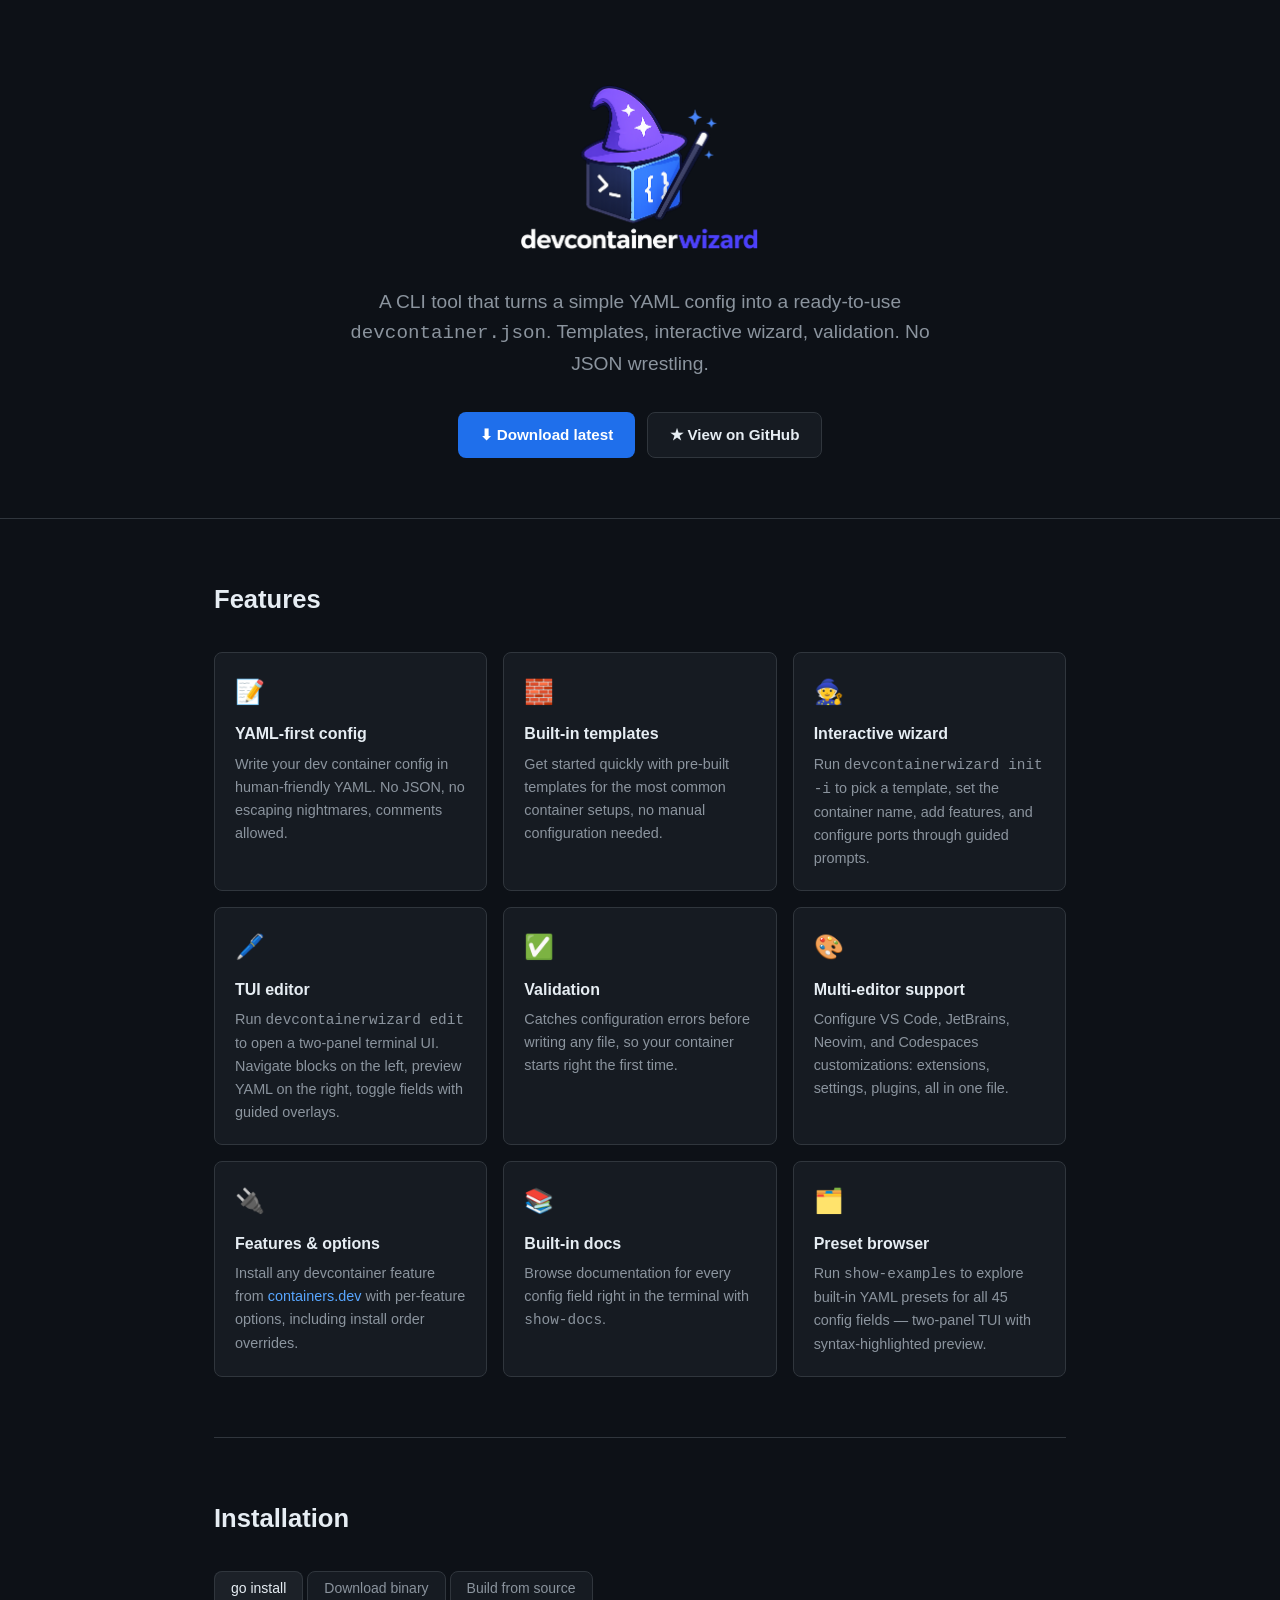
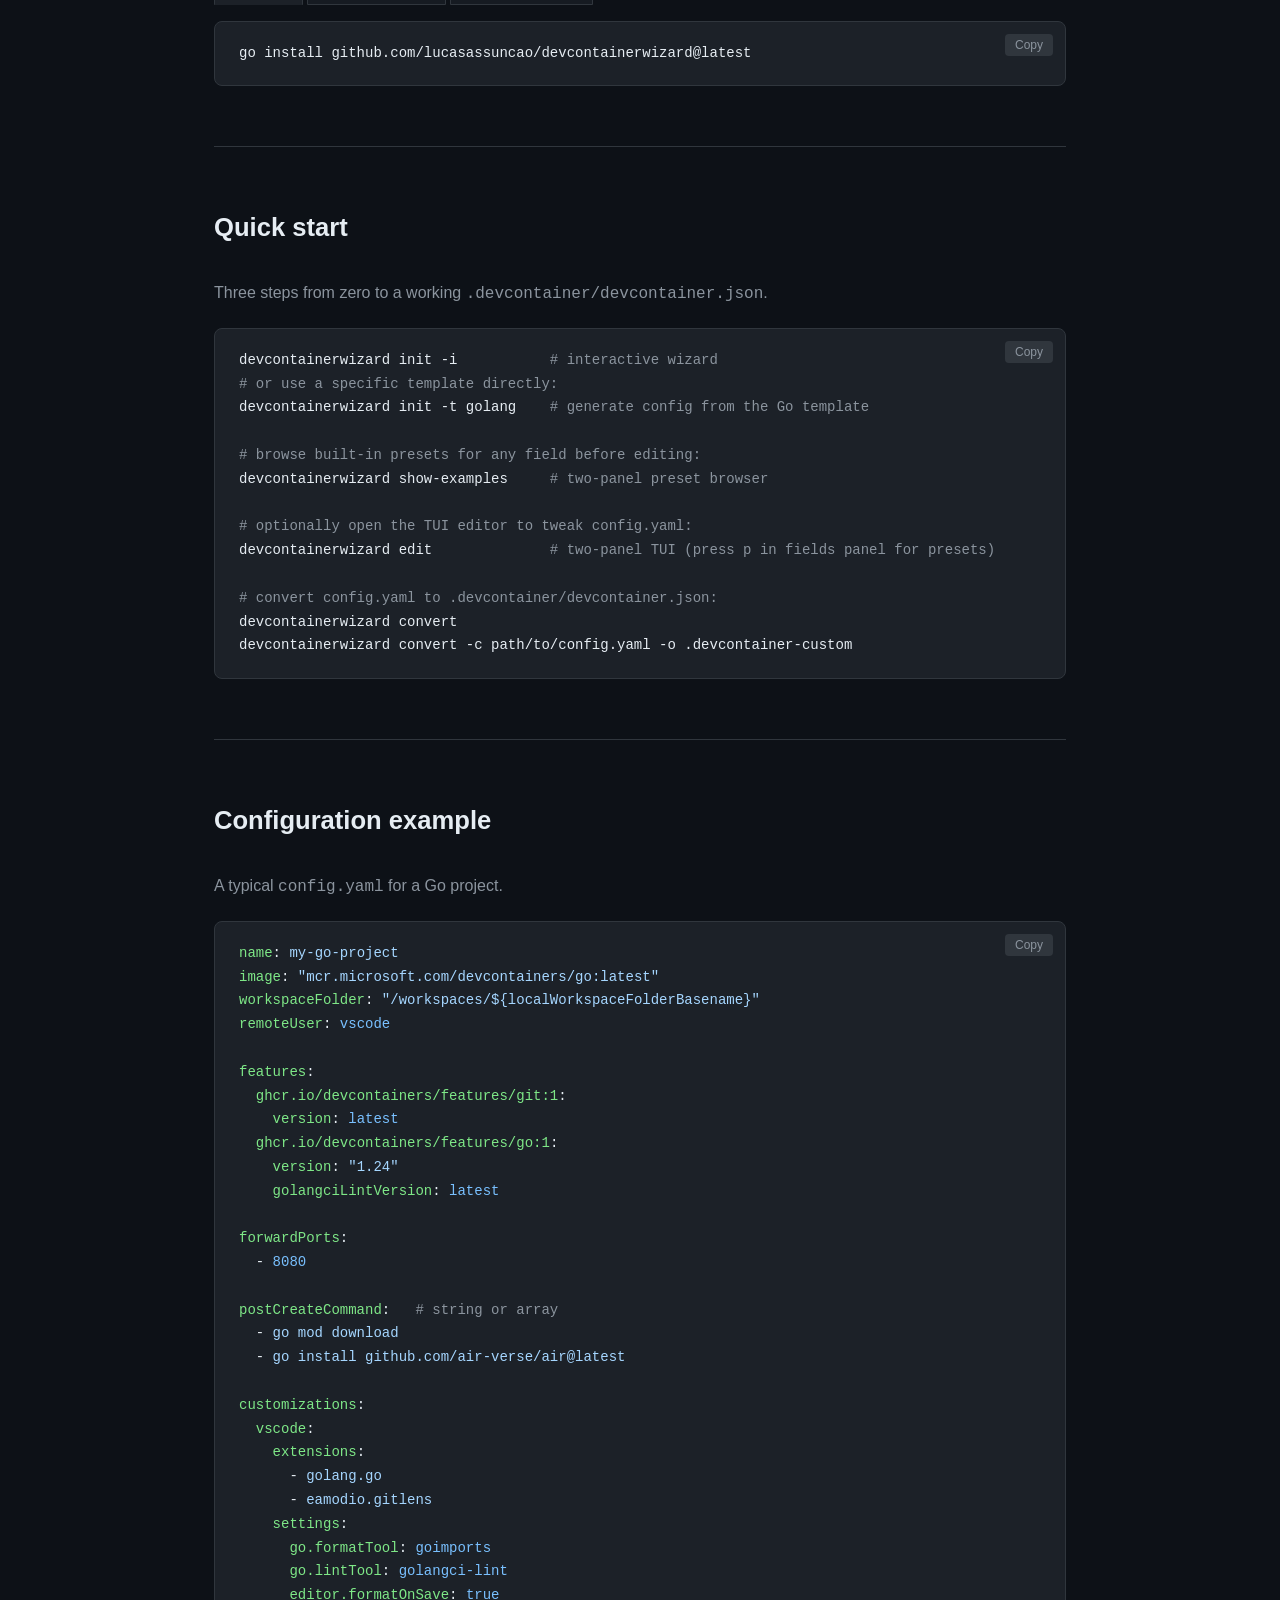
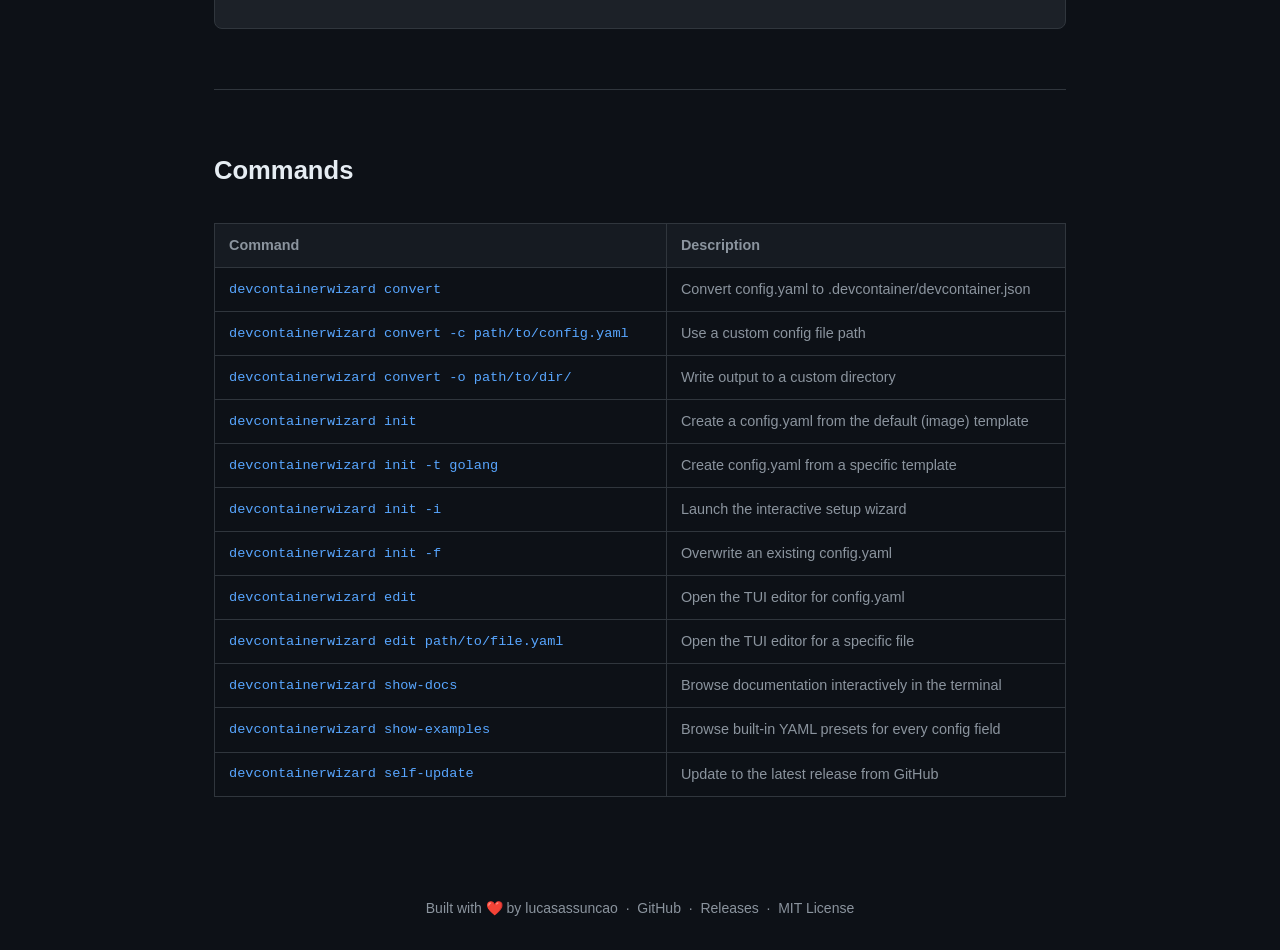
==== commit 5f60b040: "docs: add show-examples and preset picker to all documentation" ====
--- a/docs/pages/index.html
+++ b/docs/pages/index.html
@@ -70,6 +70,11 @@
         <h3>Built-in docs</h3>
         <p>Browse documentation for every config field right in the terminal with <code>show-docs</code>.</p>
       </div>
+      <div class="feature-card">
+        <div class="icon">🗂️</div>
+        <h3>Preset browser</h3>
+        <p>Run <code>show-examples</code> to explore built-in YAML presets for all 45 config fields — two-panel TUI with syntax-highlighted preview.</p>
+      </div>
     </div>
   </section>
 
@@ -123,8 +128,11 @@
 <span class="cmt"># or use a specific template directly:</span>
 devcontainerwizard init -t golang    <span class="cmt"># generate config from the Go template</span>
 
+<span class="cmt"># browse built-in presets for any field before editing:</span>
+devcontainerwizard show-examples     <span class="cmt"># two-panel preset browser</span>
+
 <span class="cmt"># optionally open the TUI editor to tweak config.yaml:</span>
-devcontainerwizard edit              <span class="cmt"># two-panel TUI</span>
+devcontainerwizard edit              <span class="cmt"># two-panel TUI (press p in fields panel for presets)</span>
 
 <span class="cmt"># convert config.yaml to .devcontainer/devcontainer.json:</span>
 devcontainerwizard convert
@@ -191,6 +199,7 @@
         <tr><td>devcontainerwizard edit</td><td>Open the TUI editor for config.yaml</td></tr>
         <tr><td>devcontainerwizard edit path/to/file.yaml</td><td>Open the TUI editor for a specific file</td></tr>
         <tr><td>devcontainerwizard show-docs</td><td>Browse documentation interactively in the terminal</td></tr>
+        <tr><td>devcontainerwizard show-examples</td><td>Browse built-in YAML presets for every config field</td></tr>
         <tr><td>devcontainerwizard self-update</td><td>Update to the latest release from GitHub</td></tr>
       </tbody>
     </table>
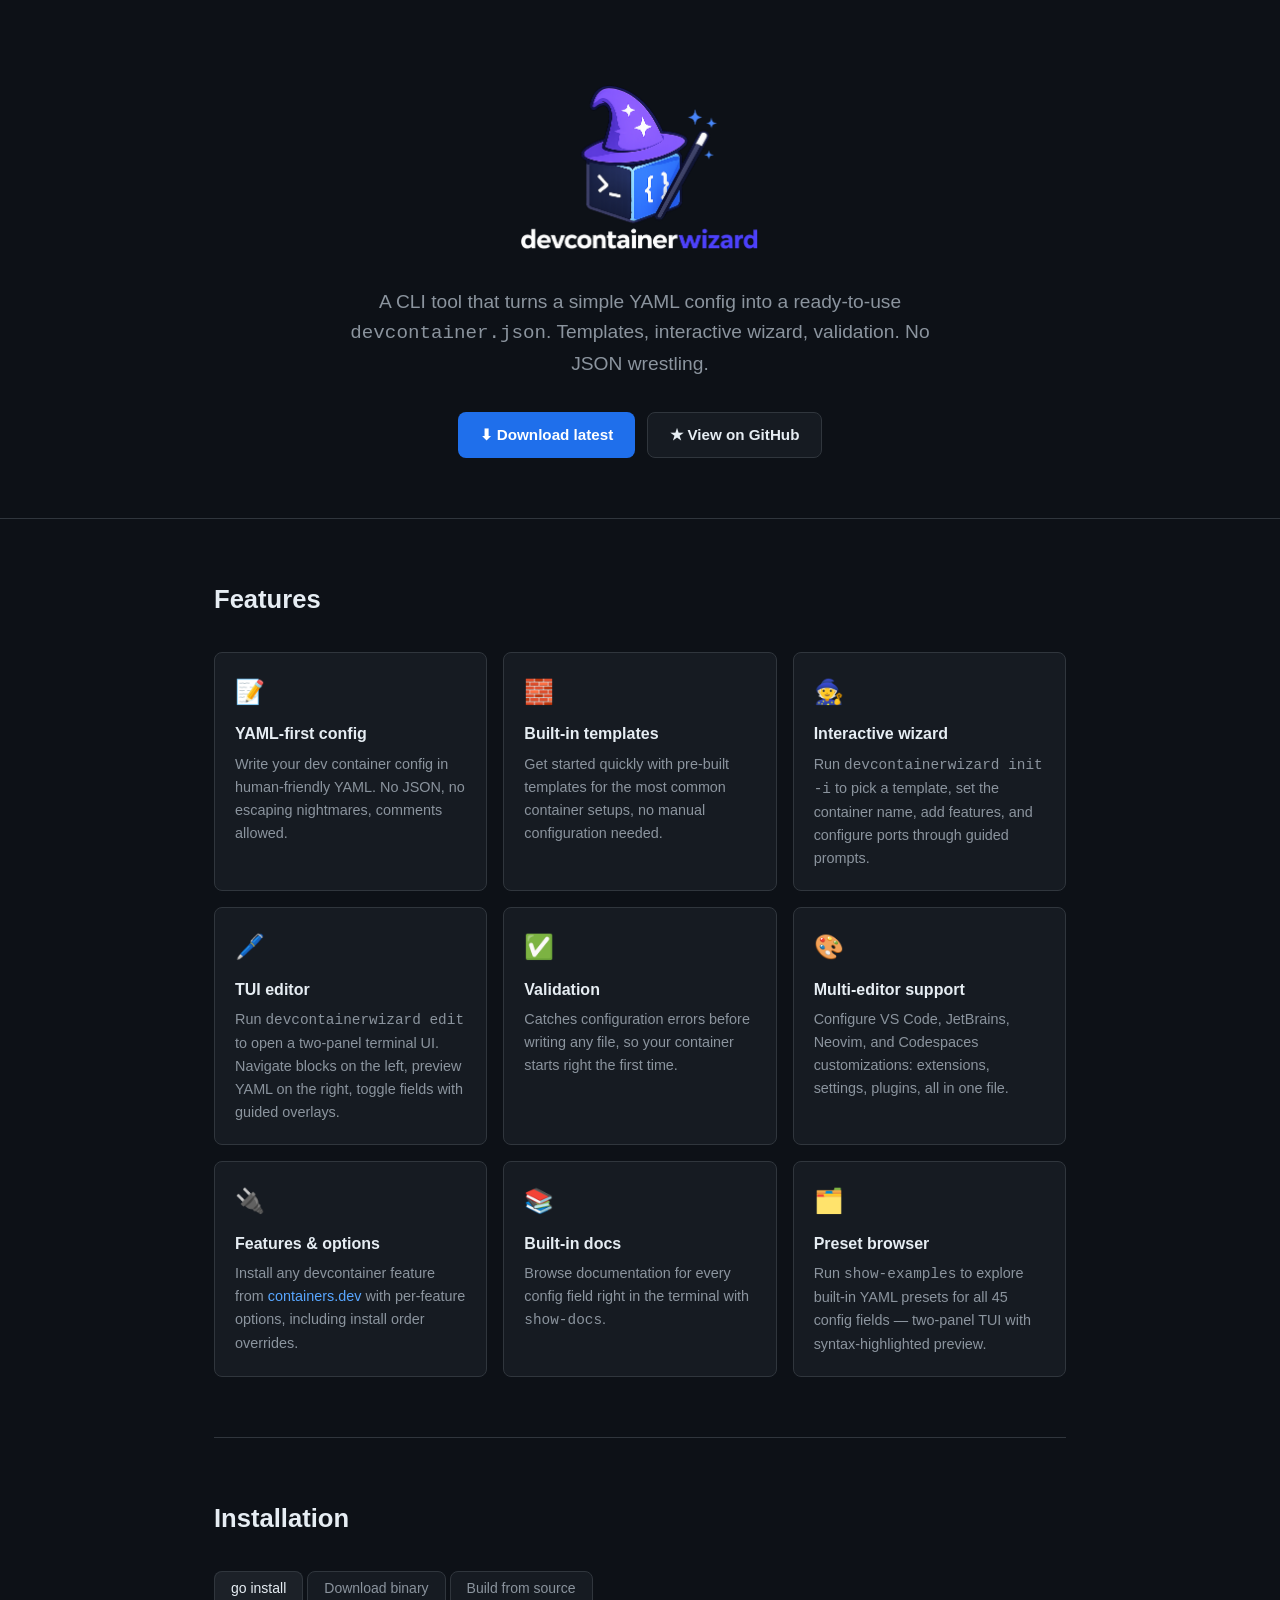
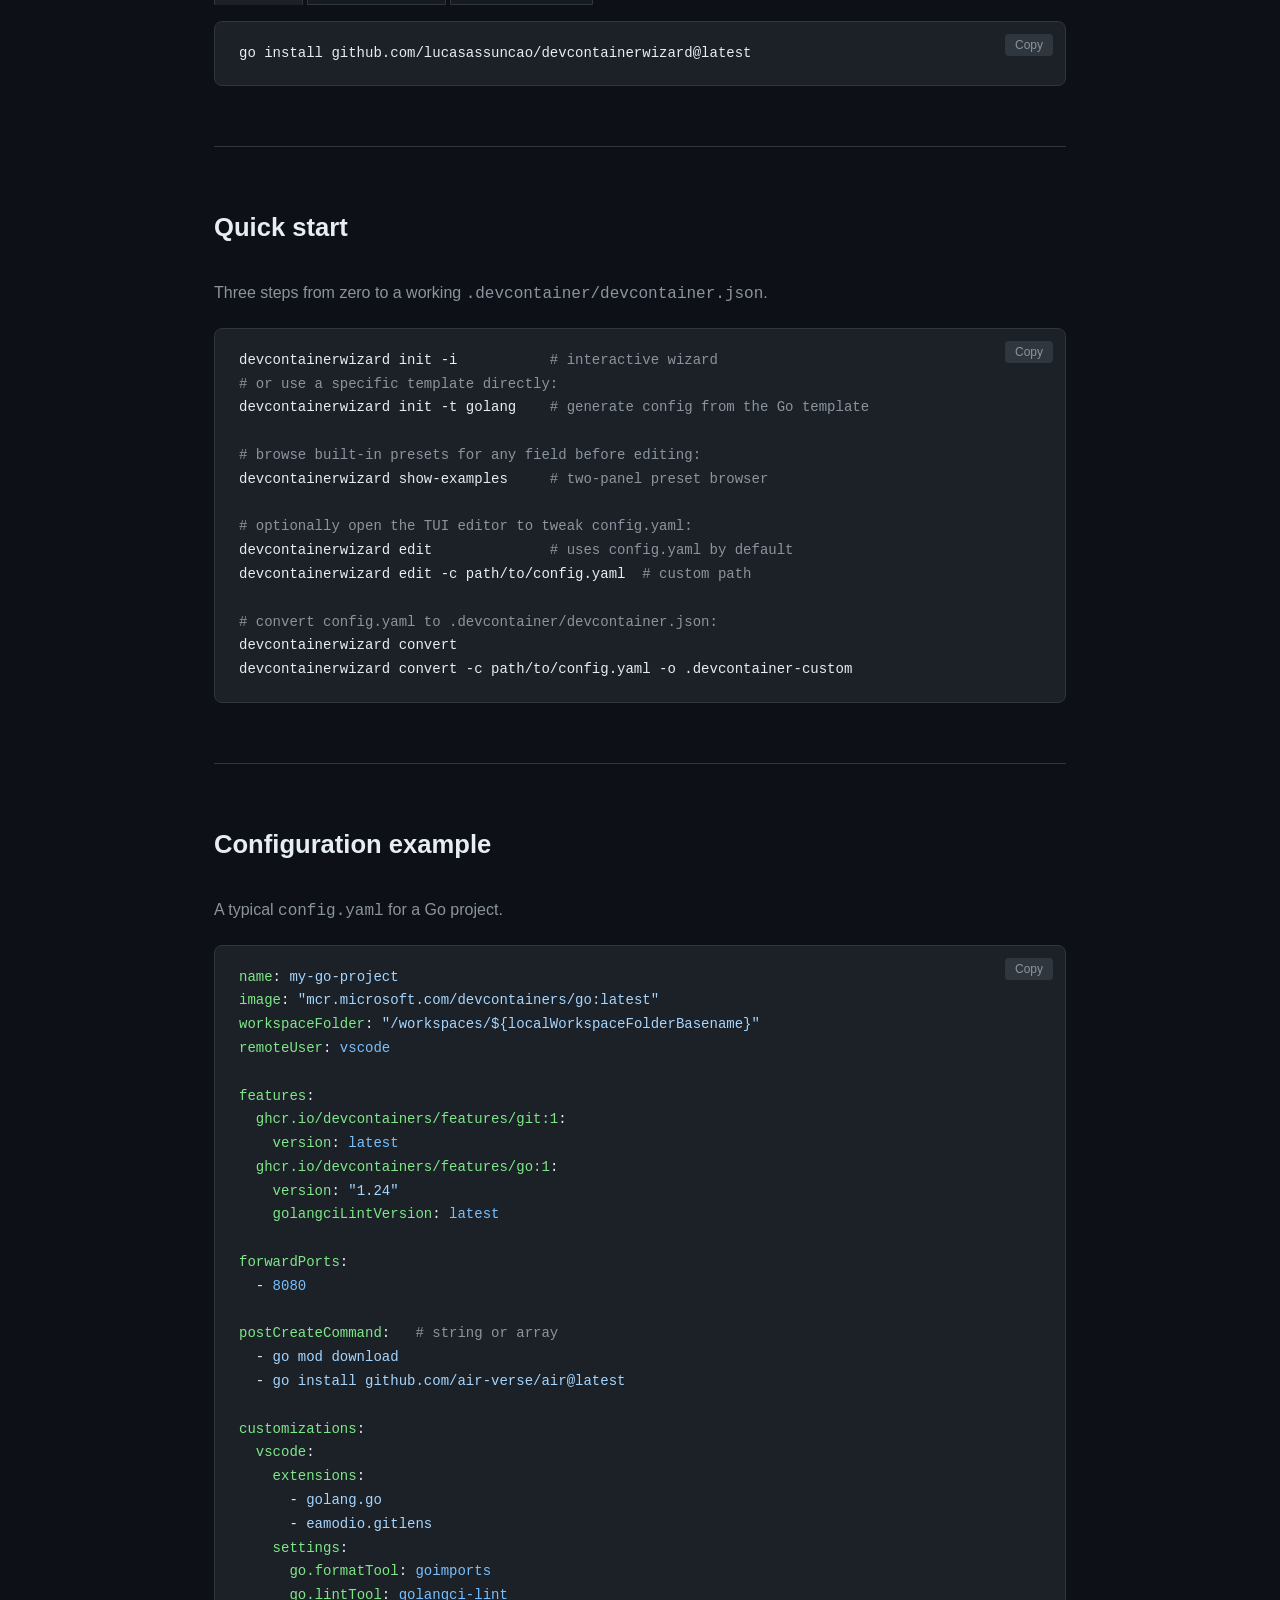
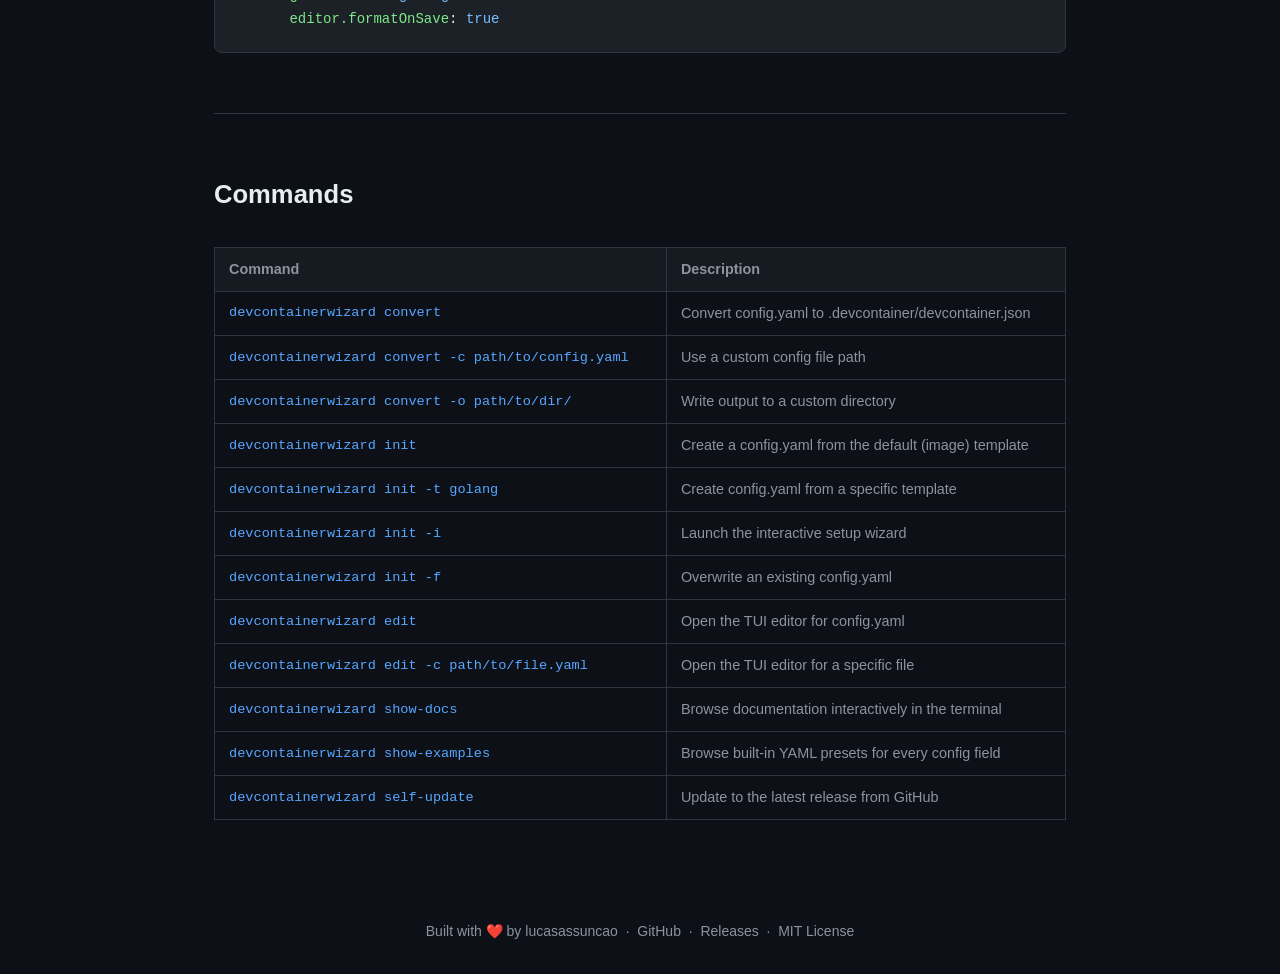
==== commit 6b27aeea: "feat: always two-panel overlay, -c flag for edit, fix panel alignment   - Replace positional file ar" ====
--- a/docs/pages/index.html
+++ b/docs/pages/index.html
@@ -132,7 +132,8 @@
 devcontainerwizard show-examples     <span class="cmt"># two-panel preset browser</span>
 
 <span class="cmt"># optionally open the TUI editor to tweak config.yaml:</span>
-devcontainerwizard edit              <span class="cmt"># two-panel TUI (press p in fields panel for presets)</span>
+devcontainerwizard edit              <span class="cmt"># uses config.yaml by default</span>
+devcontainerwizard edit -c path/to/config.yaml  <span class="cmt"># custom path</span>
 
 <span class="cmt"># convert config.yaml to .devcontainer/devcontainer.json:</span>
 devcontainerwizard convert
@@ -197,7 +198,7 @@
         <tr><td>devcontainerwizard init -i</td><td>Launch the interactive setup wizard</td></tr>
         <tr><td>devcontainerwizard init -f</td><td>Overwrite an existing config.yaml</td></tr>
         <tr><td>devcontainerwizard edit</td><td>Open the TUI editor for config.yaml</td></tr>
-        <tr><td>devcontainerwizard edit path/to/file.yaml</td><td>Open the TUI editor for a specific file</td></tr>
+        <tr><td>devcontainerwizard edit -c path/to/file.yaml</td><td>Open the TUI editor for a specific file</td></tr>
         <tr><td>devcontainerwizard show-docs</td><td>Browse documentation interactively in the terminal</td></tr>
         <tr><td>devcontainerwizard show-examples</td><td>Browse built-in YAML presets for every config field</td></tr>
         <tr><td>devcontainerwizard self-update</td><td>Update to the latest release from GitHub</td></tr>
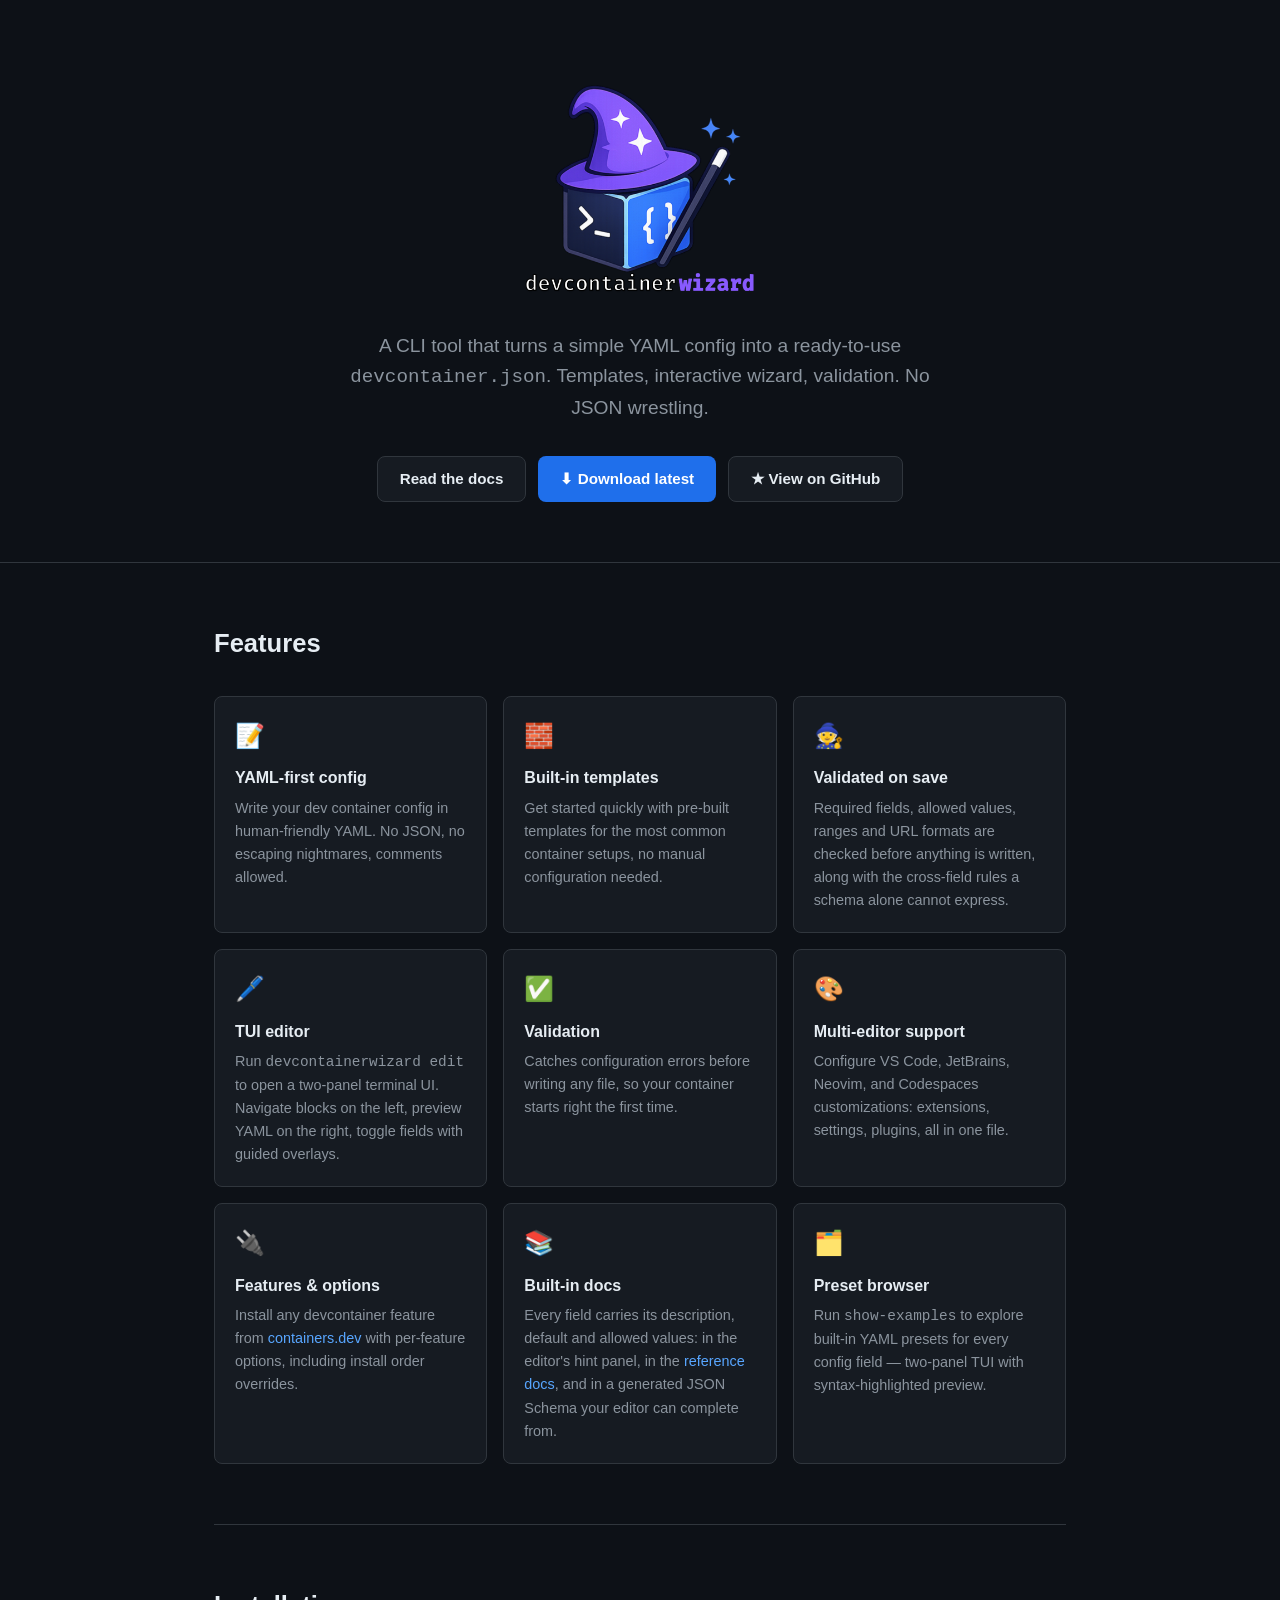
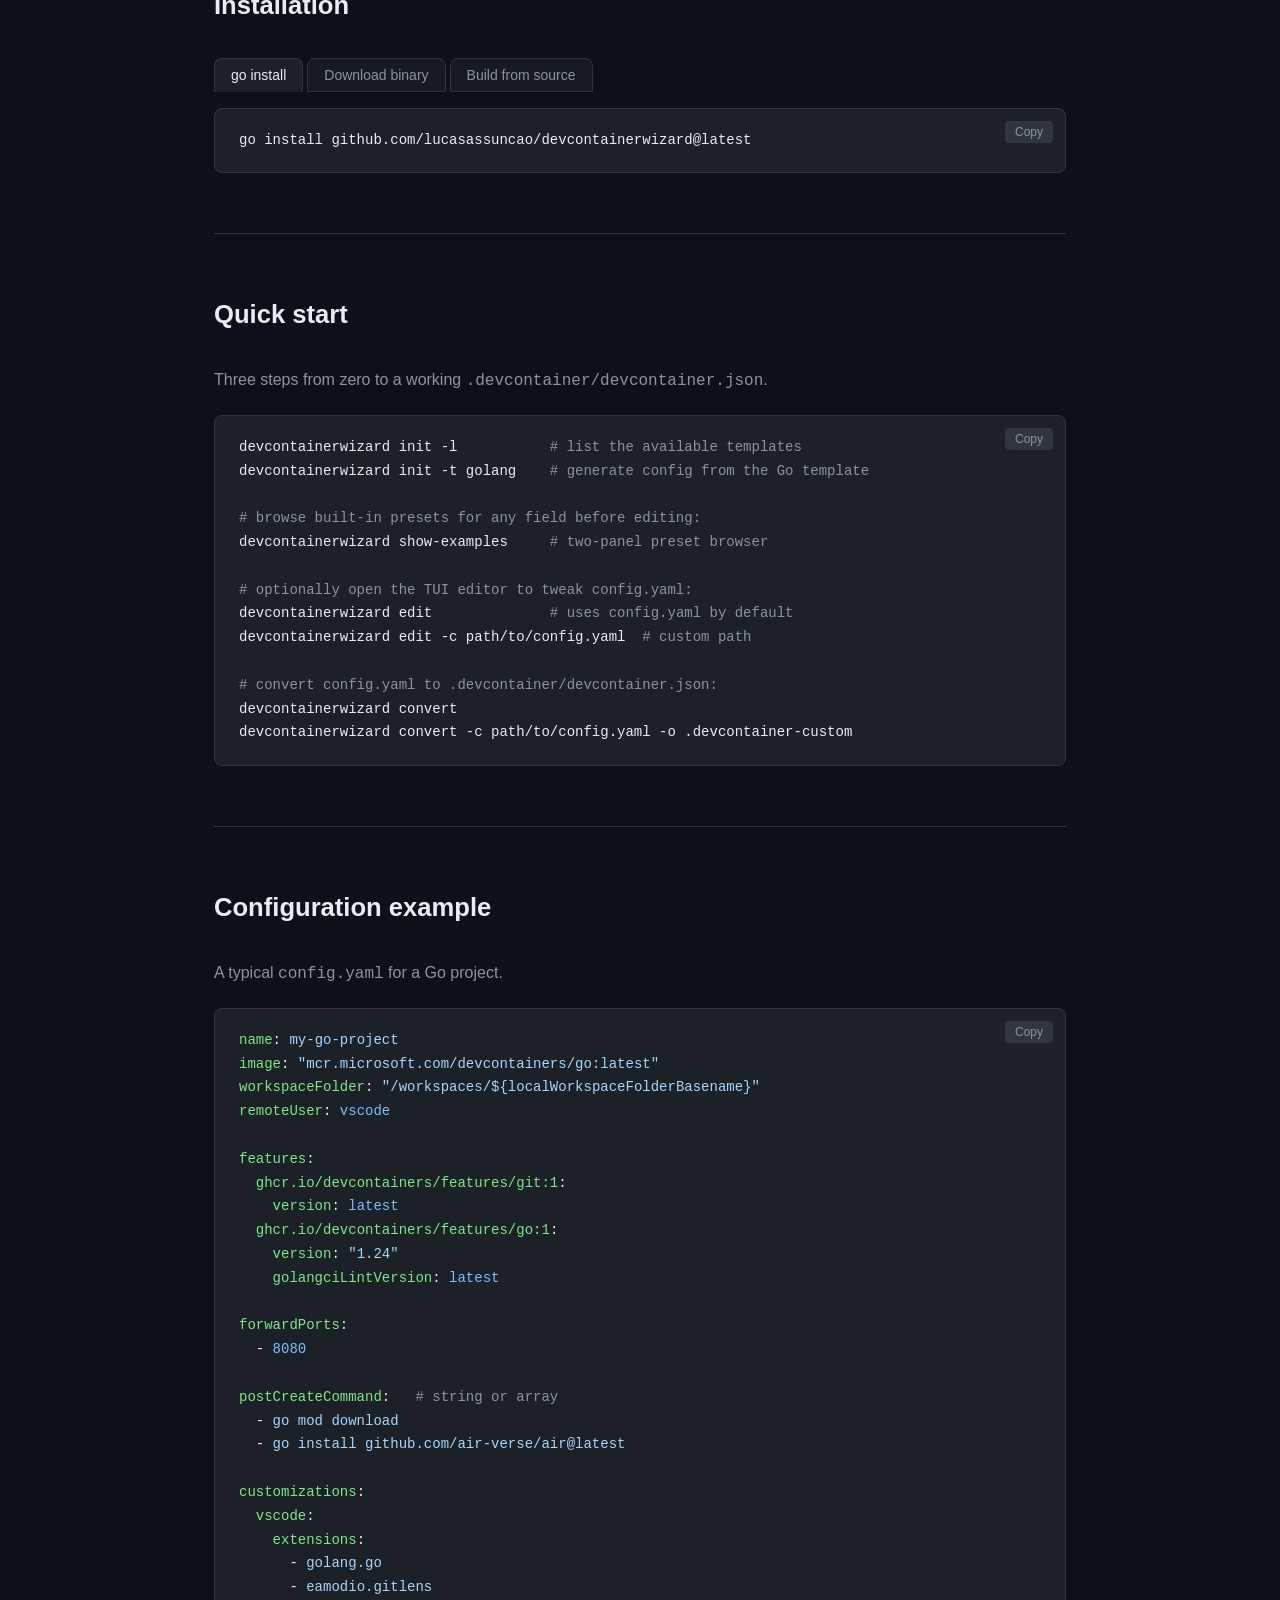
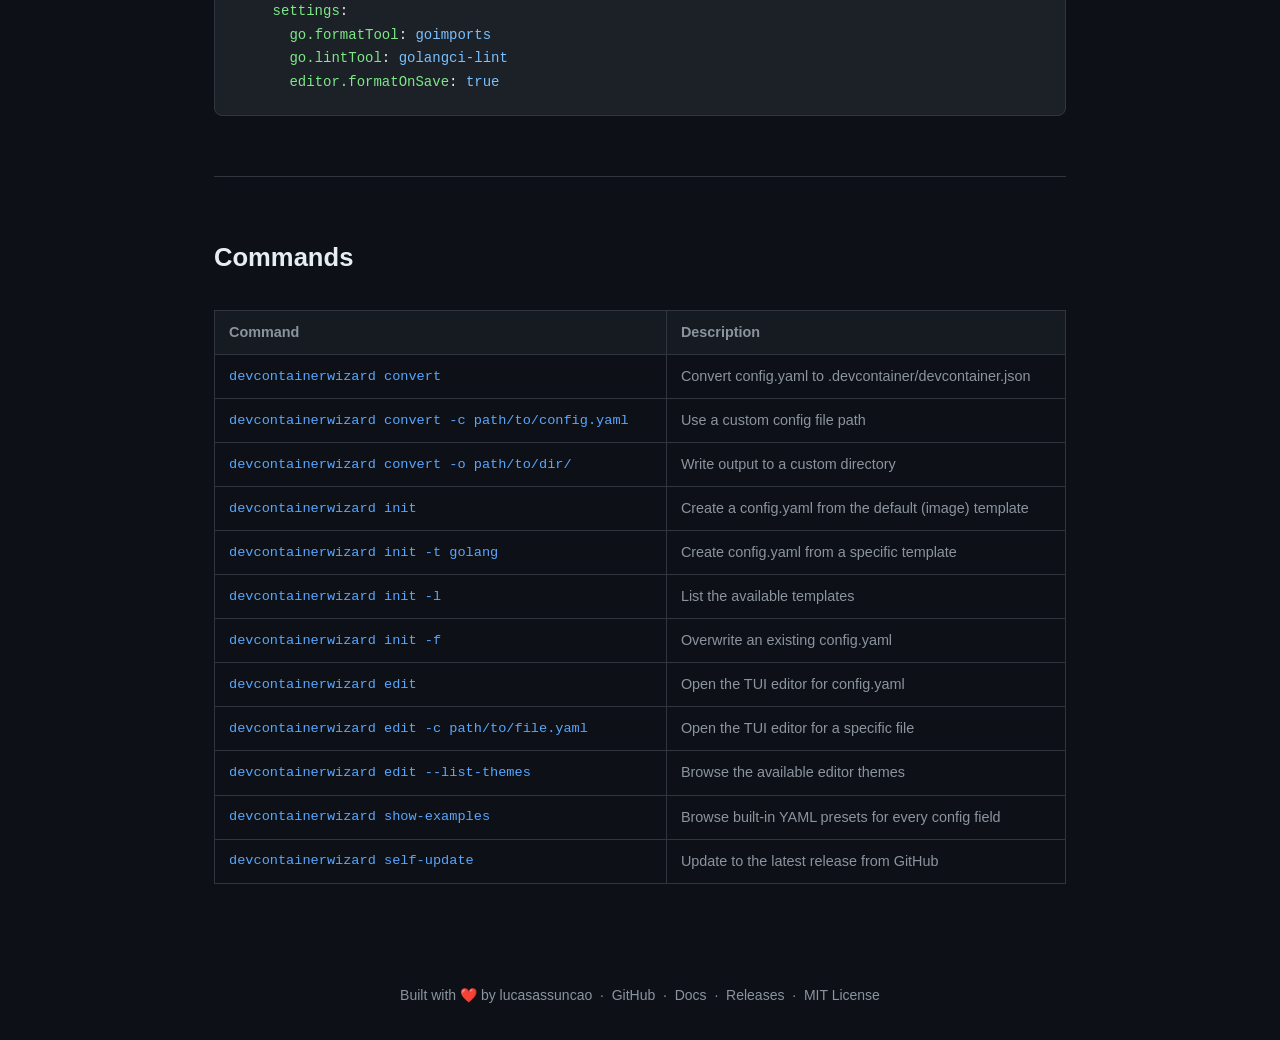
==== commit 4a3425d4: "feat!: add save & convert and rebuild docs and CI - edit: ctrl+e saves, then writes .devcontainer/de" ====
--- a/docs/pages/index.html
+++ b/docs/pages/index.html
@@ -15,6 +15,9 @@
   <p>A CLI tool that turns a simple YAML config into a ready-to-use <code>devcontainer.json</code>. Templates, interactive wizard, validation. No JSON wrestling.</p>
 
   <div class="cta">
+    <a class="btn btn-secondary" href="docs/">
+      Read the docs
+    </a>
     <a class="btn btn-primary" href="https://github.com/lucasassuncao/devcontainerwizard/releases">
       ⬇ Download latest
     </a>
@@ -42,8 +45,8 @@
       </div>
       <div class="feature-card">
         <div class="icon">🧙</div>
-        <h3>Interactive wizard</h3>
-        <p>Run <code>devcontainerwizard init -i</code> to pick a template, set the container name, add features, and configure ports through guided prompts.</p>
+        <h3>Validated on save</h3>
+        <p>Required fields, allowed values, ranges and URL formats are checked before anything is written, along with the cross-field rules a schema alone cannot express.</p>
       </div>
       <div class="feature-card">
         <div class="icon">🖊️</div>
@@ -68,12 +71,12 @@
       <div class="feature-card">
         <div class="icon">📚</div>
         <h3>Built-in docs</h3>
-        <p>Browse documentation for every config field right in the terminal with <code>show-docs</code>.</p>
+        <p>Every field carries its description, default and allowed values: in the editor's hint panel, in the <a href="docs/">reference docs</a>, and in a generated JSON Schema your editor can complete from.</p>
       </div>
       <div class="feature-card">
         <div class="icon">🗂️</div>
         <h3>Preset browser</h3>
-        <p>Run <code>show-examples</code> to explore built-in YAML presets for all 45 config fields — two-panel TUI with syntax-highlighted preview.</p>
+        <p>Run <code>show-examples</code> to explore built-in YAML presets for every config field — two-panel TUI with syntax-highlighted preview.</p>
       </div>
     </div>
   </section>
@@ -102,7 +105,7 @@
 <span class="cmt">#    https://github.com/lucasassuncao/devcontainerwizard/releases</span>
 
 <span class="cmt"># 2. Add to your PATH, then run:</span>
-devcontainerwizard init -i</pre>
+devcontainerwizard init -t golang</pre>
       </div>
     </div>
 
@@ -112,7 +115,7 @@
         <pre>git clone https://github.com/lucasassuncao/devcontainerwizard.git
 cd devcontainerwizard
 go build -o devcontainerwizard .
-./devcontainerwizard init -i</pre>
+./devcontainerwizard init -t golang</pre>
       </div>
     </div>
   </section>
@@ -124,8 +127,7 @@
 
     <div class="code-block">
       <button class="copy-btn" onclick="copyCode(this)">Copy</button>
-      <pre>devcontainerwizard init -i           <span class="cmt"># interactive wizard</span>
-<span class="cmt"># or use a specific template directly:</span>
+      <pre>devcontainerwizard init -l           <span class="cmt"># list the available templates</span>
 devcontainerwizard init -t golang    <span class="cmt"># generate config from the Go template</span>
 
 <span class="cmt"># browse built-in presets for any field before editing:</span>
@@ -195,11 +197,11 @@
         <tr><td>devcontainerwizard convert -o path/to/dir/</td><td>Write output to a custom directory</td></tr>
         <tr><td>devcontainerwizard init</td><td>Create a config.yaml from the default (image) template</td></tr>
         <tr><td>devcontainerwizard init -t golang</td><td>Create config.yaml from a specific template</td></tr>
-        <tr><td>devcontainerwizard init -i</td><td>Launch the interactive setup wizard</td></tr>
+        <tr><td>devcontainerwizard init -l</td><td>List the available templates</td></tr>
         <tr><td>devcontainerwizard init -f</td><td>Overwrite an existing config.yaml</td></tr>
         <tr><td>devcontainerwizard edit</td><td>Open the TUI editor for config.yaml</td></tr>
         <tr><td>devcontainerwizard edit -c path/to/file.yaml</td><td>Open the TUI editor for a specific file</td></tr>
-        <tr><td>devcontainerwizard show-docs</td><td>Browse documentation interactively in the terminal</td></tr>
+        <tr><td>devcontainerwizard edit --list-themes</td><td>Browse the available editor themes</td></tr>
         <tr><td>devcontainerwizard show-examples</td><td>Browse built-in YAML presets for every config field</td></tr>
         <tr><td>devcontainerwizard self-update</td><td>Update to the latest release from GitHub</td></tr>
       </tbody>
@@ -214,6 +216,8 @@
     Built with ❤️ by <a href="https://github.com/lucasassuncao" target="_blank">lucasassuncao</a>
     &nbsp;·&nbsp;
     <a href="https://github.com/lucasassuncao/devcontainerwizard" target="_blank">GitHub</a>
+    &nbsp;·&nbsp;
+    <a href="docs/">Docs</a>
     &nbsp;·&nbsp;
     <a href="https://github.com/lucasassuncao/devcontainerwizard/releases" target="_blank">Releases</a>
     &nbsp;·&nbsp;
